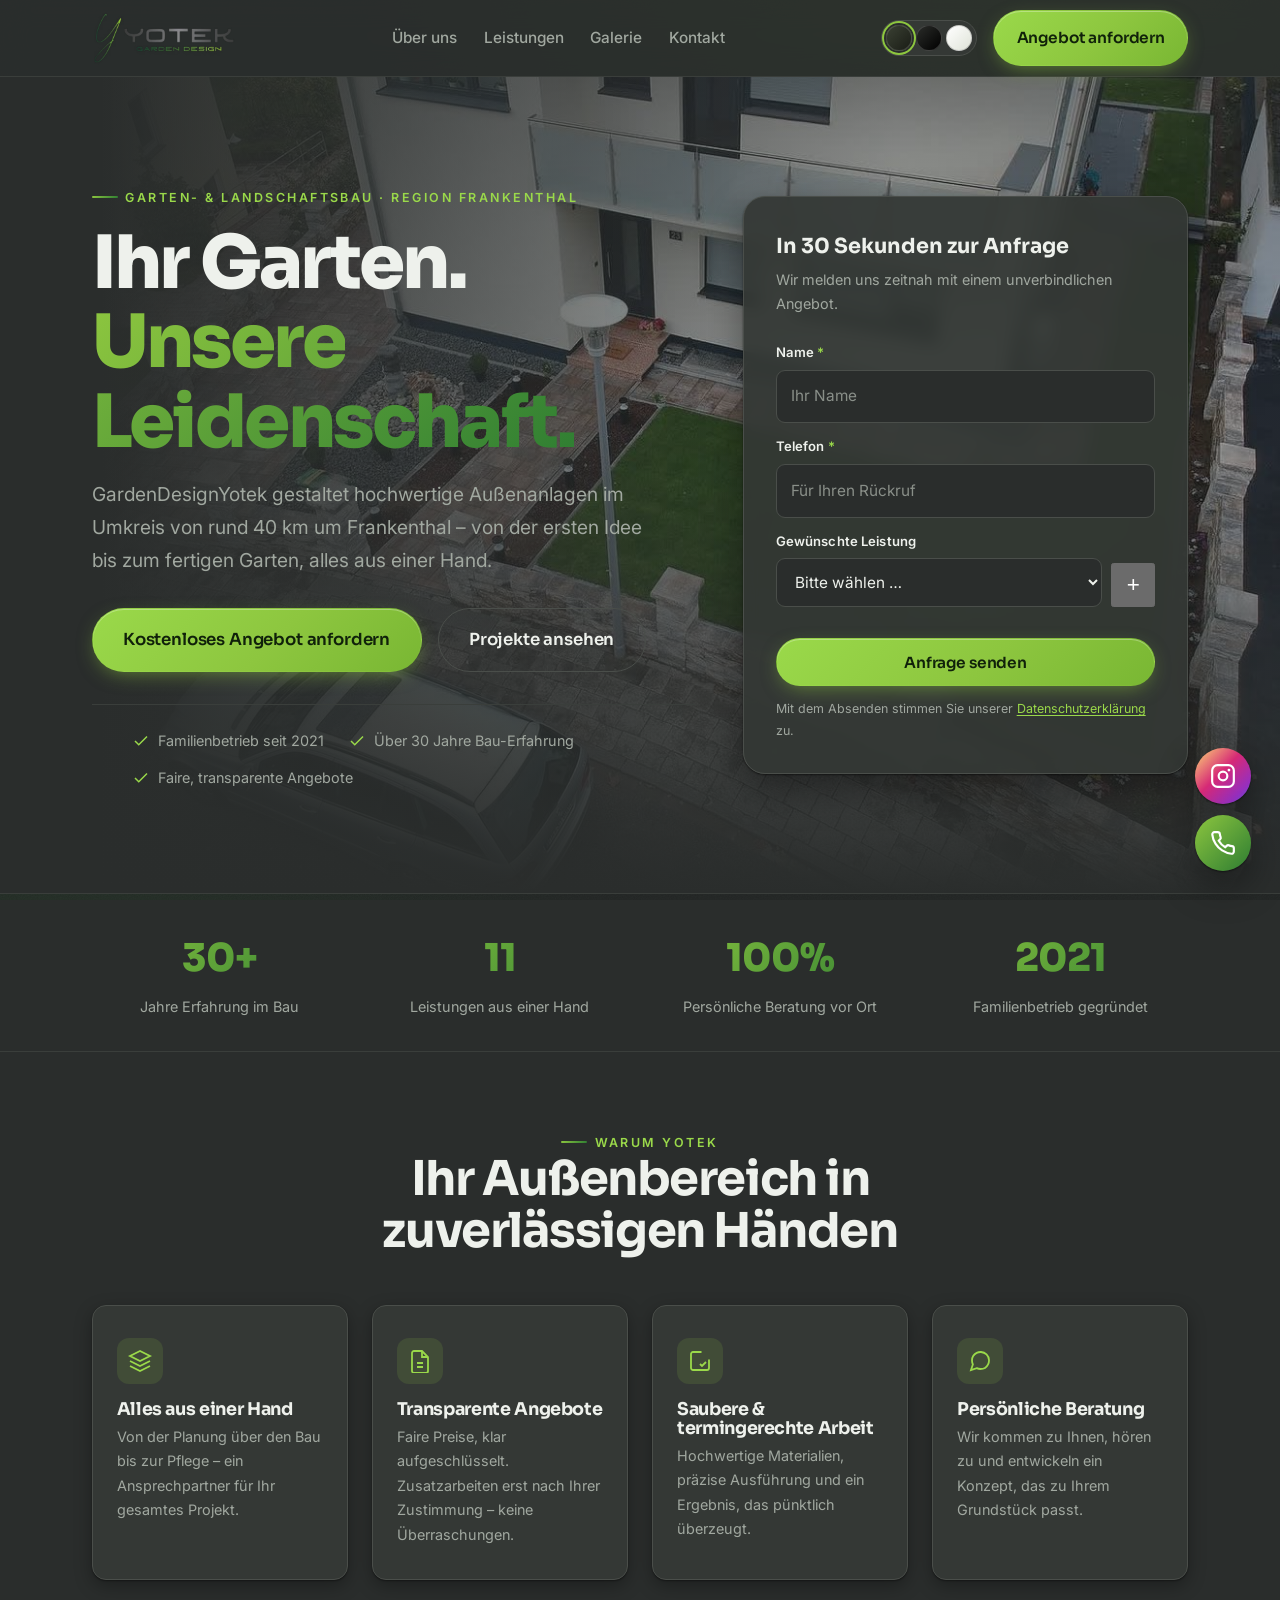
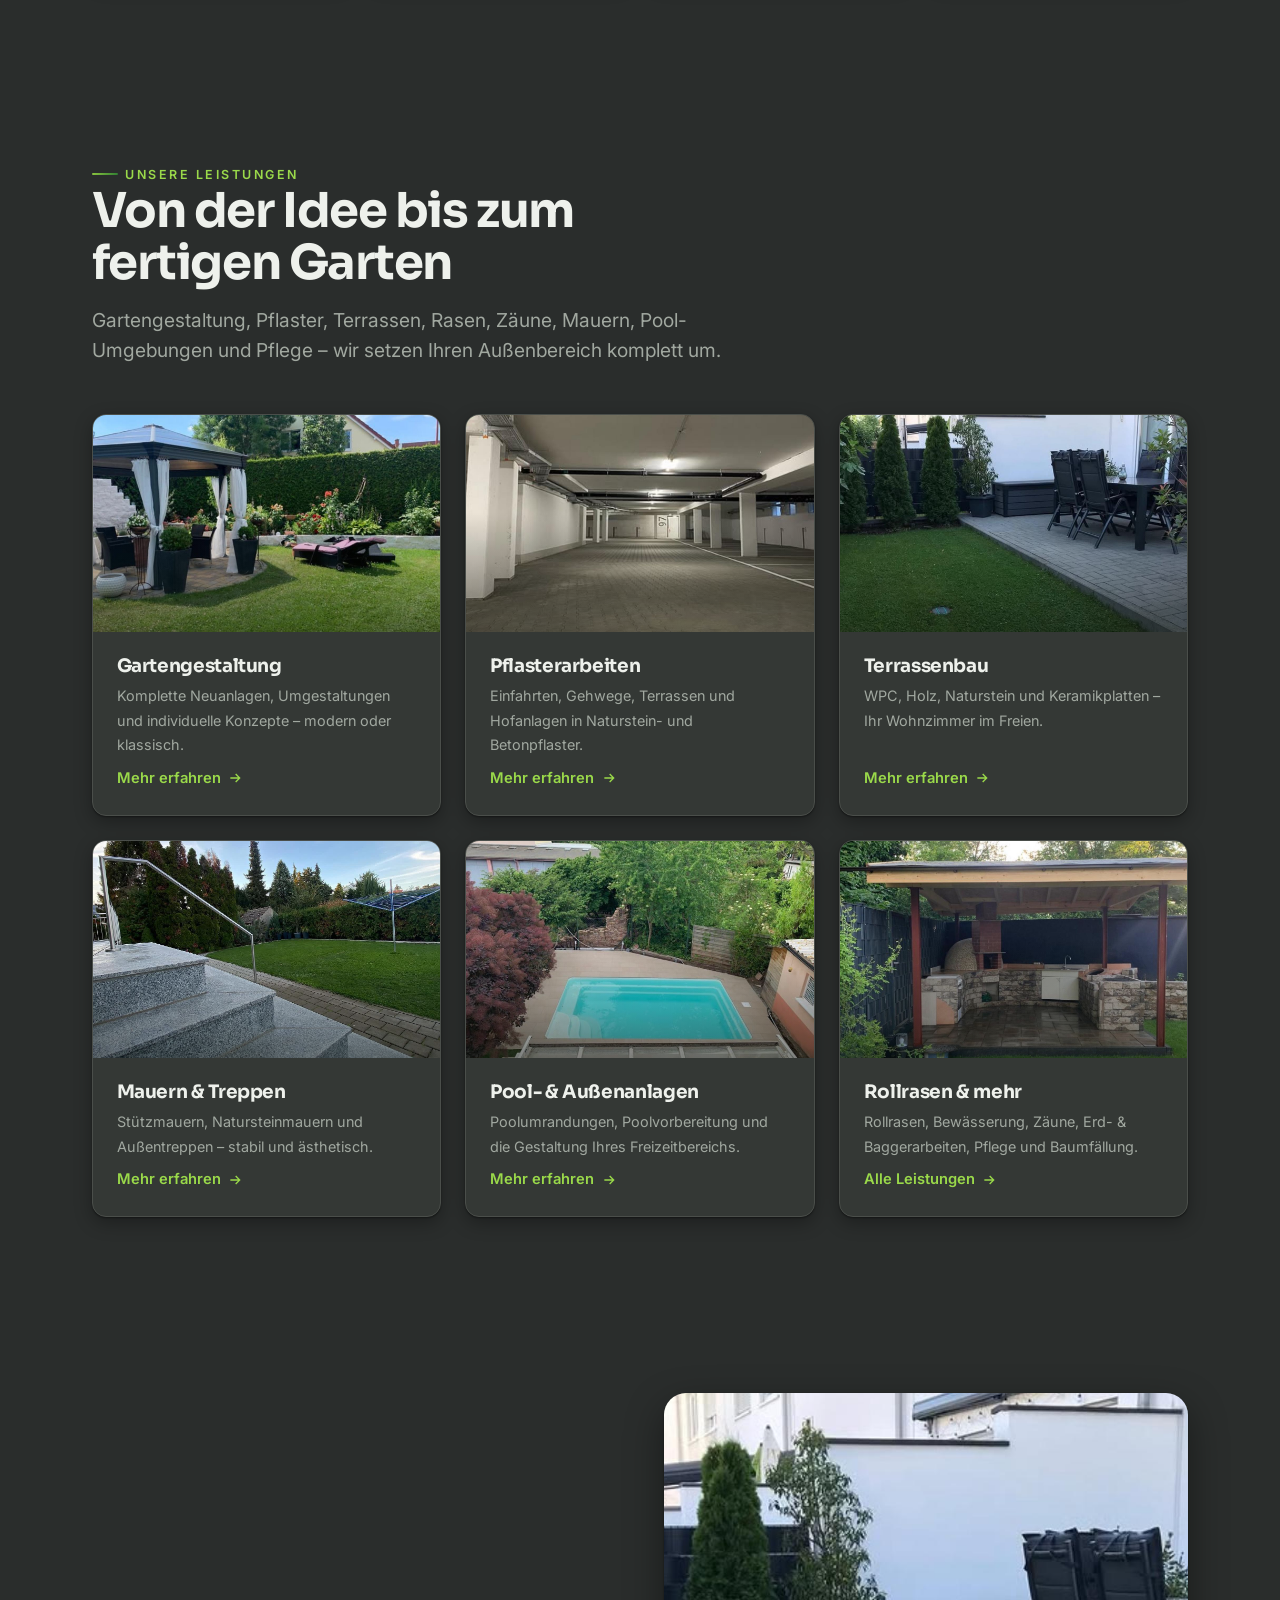
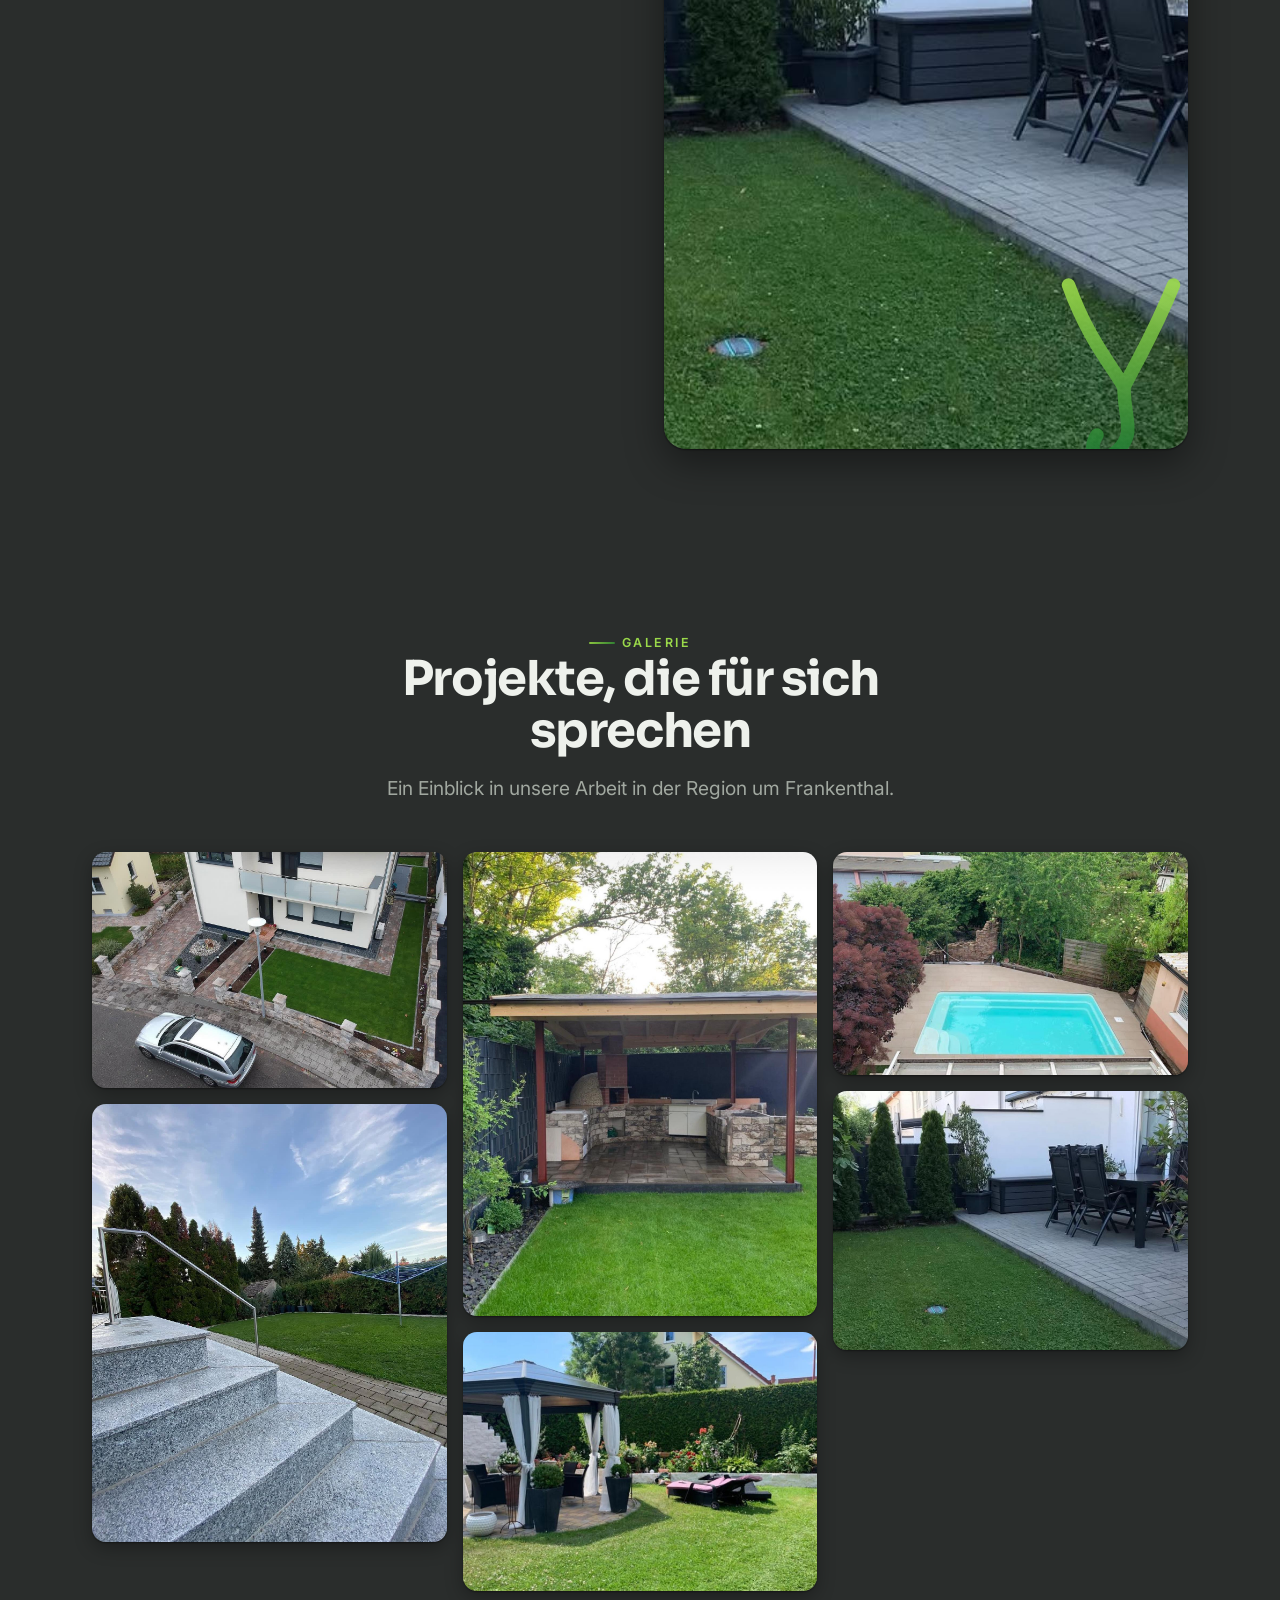
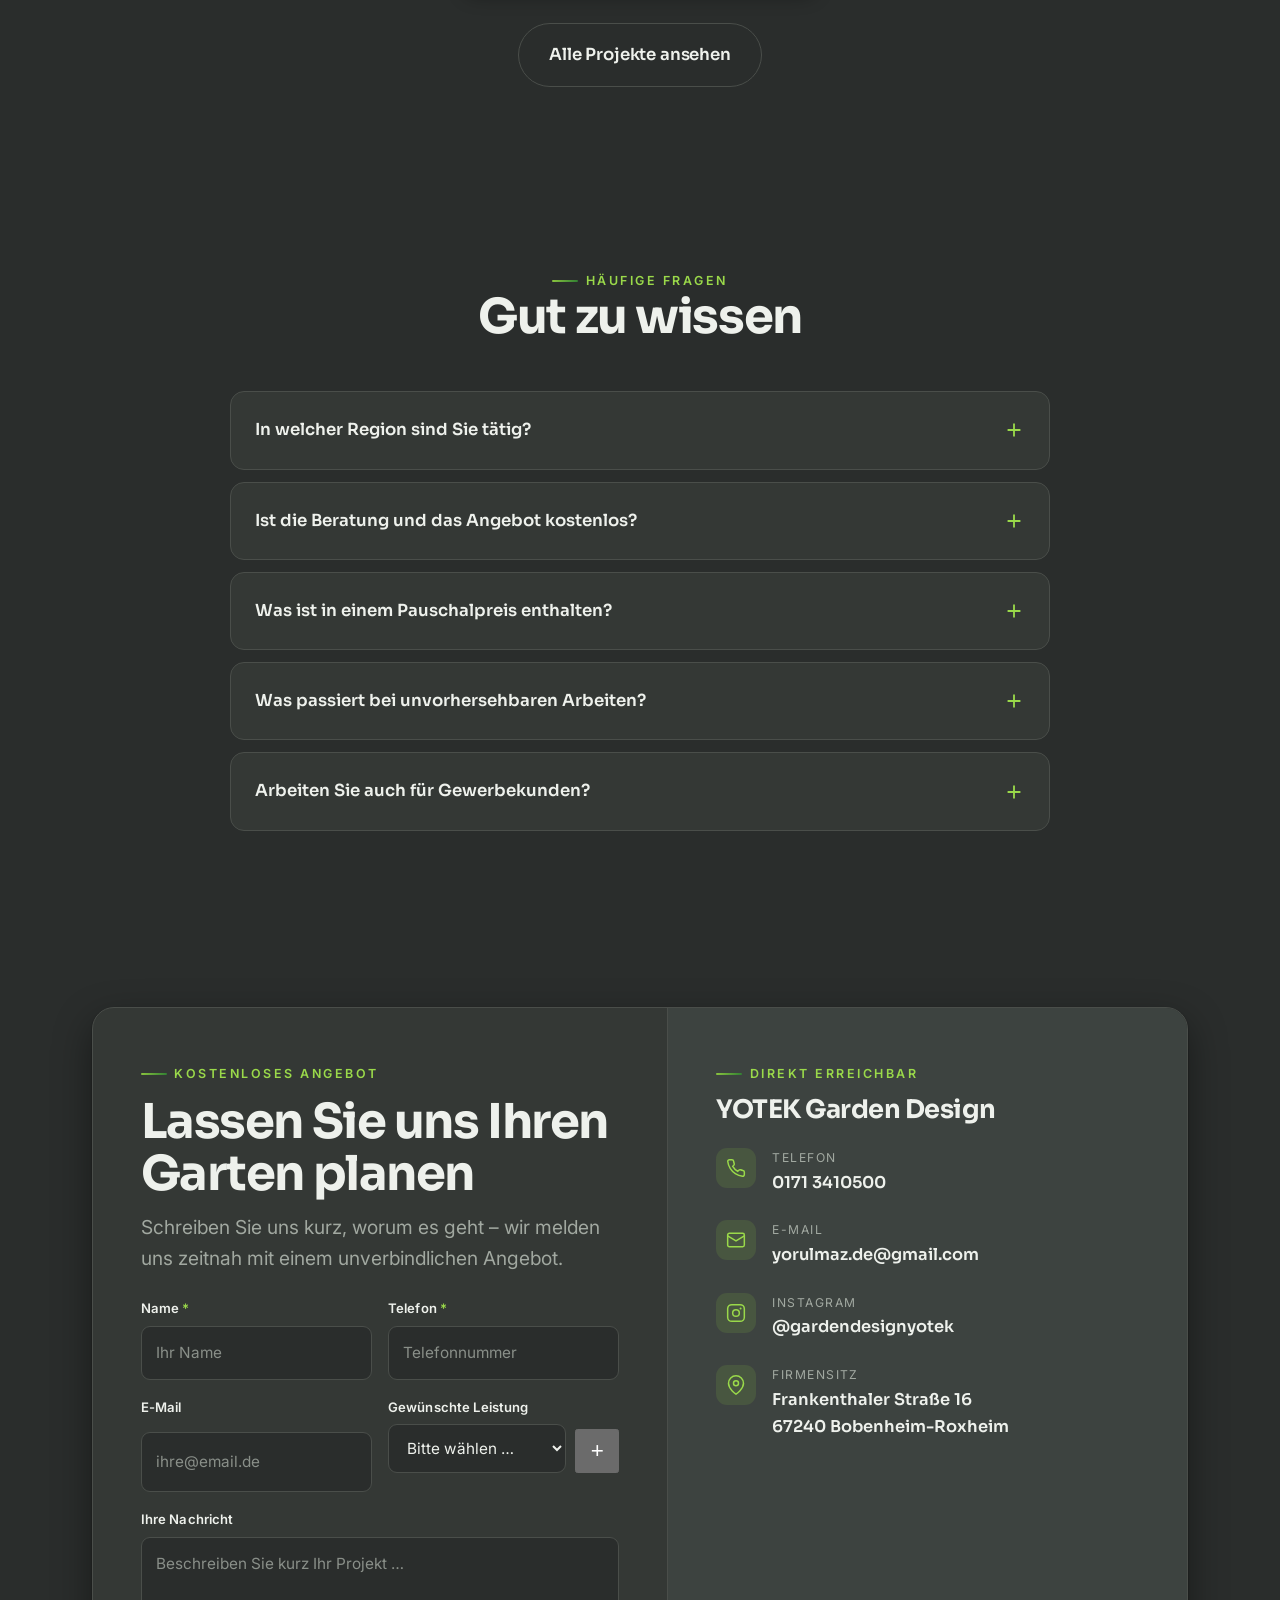
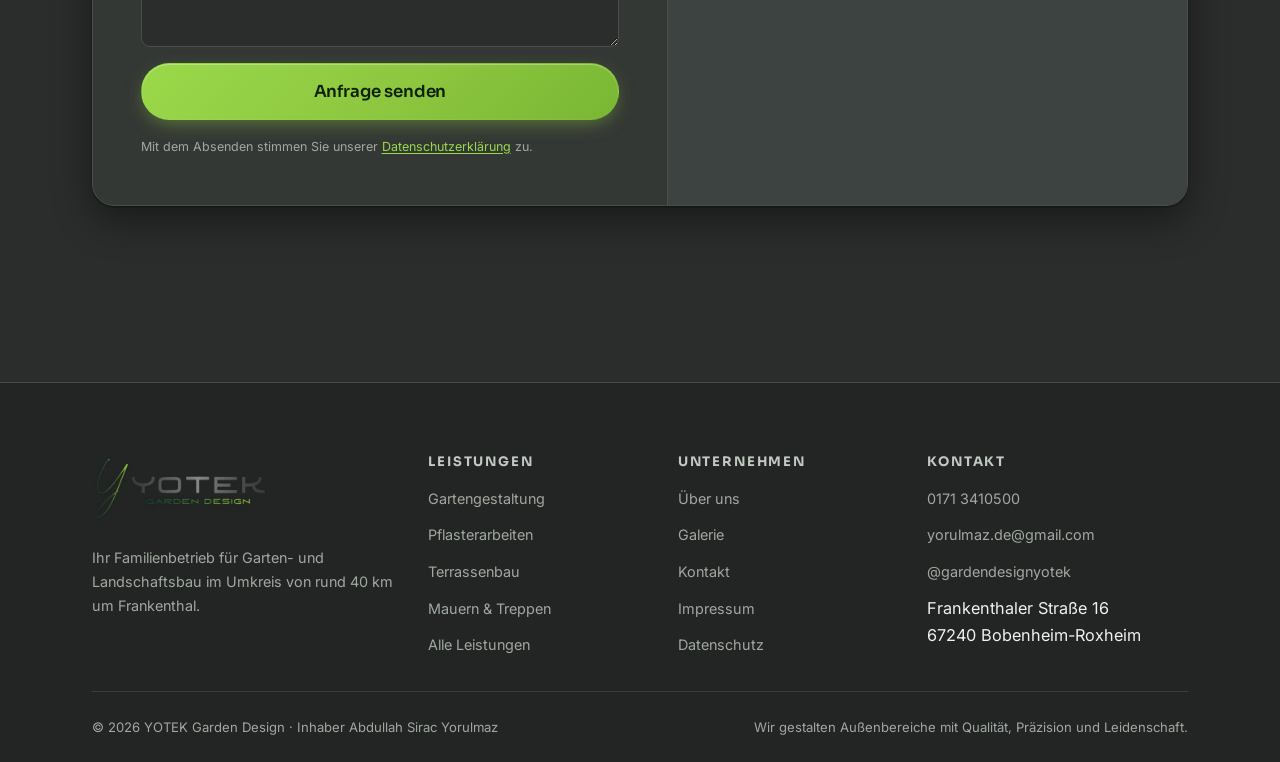
==== claude code/index.html @ 517d3ca8 "Upload YOTEK Website - all files" ====
<!doctype html>
<html lang="de" data-theme="anthrazit">
<head>
<meta charset="utf-8">
<meta name="viewport" content="width=device-width, initial-scale=1">
<title>Garten- &amp; Landschaftsbau Frankenthal, Ludwigshafen, Mannheim | YOTEK</title>
<meta name="description" content="YOTEK Garden Design – Garten- und Landschaftsbau in Frankenthal, Ludwigshafen, Mannheim, Speyer und der Region (40 km). Terrassenbau, Pflaster, Rollrasen, Pools. Kostenloses Angebot.">
<link rel="canonical" href="https://www.gardendesignyotek.de/">
<meta name="robots" content="index, follow">

<!-- Open Graph / Social -->
<meta property="og:type" content="website">
<meta property="og:locale" content="de_DE">
<meta property="og:site_name" content="YOTEK Garden Design">
<meta property="og:title" content="Garten- &amp; Landschaftsbau Frankenthal, Ludwigshafen, Mannheim – 40 km | YOTEK">
<meta property="og:description" content="Hochwertige Außenanlagen aus einer Hand: Gartengestaltung, Pflaster, Terrassen, Rollrasen, Zäune &amp; mehr. Familienbetrieb mit über 30 Jahren Bau-Erfahrung.">
<meta property="og:image" content="https://www.gardendesignyotek.de/assets/images/projekte/vorgarten-komplettanlage.jpg">
<meta property="og:url" content="https://www.gardendesignyotek.de/">

<link rel="icon" href="assets/logo/favicon.svg" type="image/svg+xml">
<link rel="preconnect" href="https://fonts.googleapis.com">
<link rel="preconnect" href="https://fonts.gstatic.com" crossorigin>
<link href="https://fonts.googleapis.com/css2?family=Sora:wght@400;600;700;800&family=Inter:wght@400;500;600&display=swap" rel="stylesheet">
<link rel="stylesheet" href="css/style.css">

<!-- Anti-Flash: Theme sofort setzen -->
<script>(function(){try{var t=localStorage.getItem('yotek-theme');document.documentElement.setAttribute('data-theme',['anthrazit','schwarz','weiss'].indexOf(t)>-1?t:'anthrazit');}catch(e){}})();</script>

<!-- SEO: LocalBusiness -->
<script type="application/ld+json">
{
  "@context": "https://schema.org",
  "@type": "LandscapingBusiness",
  "name": "YOTEK Garden Design (GardenDesignYotek)",
  "description": "Garten- und Landschaftsbau: Gartengestaltung, Pflasterarbeiten, Terrassen, Rollrasen, Bewässerung, Zäune, Mauern & Treppen, Pool- und Außenanlagen, Gartenpflege und Baumfällungen.",
  "founder": "Abdullah Sirac Yorulmaz",
  "foundingDate": "2021",
  "url": "https://www.gardendesignyotek.de/",
  "telephone": "+491713410500",
  "email": "yorulmaz.de@gmail.com",
  "image": "https://www.gardendesignyotek.de/assets/images/projekte/vorgarten-komplettanlage.jpg",
  "priceRange": "€€",
  "address": {
    "@type": "PostalAddress",
    "streetAddress": "Frankenthaler Straße 16",
    "postalCode": "67240",
    "addressLocality": "Bobenheim-Roxheim",
    "addressRegion": "Rheinland-Pfalz",
    "addressCountry": "DE"
  },
  "areaServed": [{"@type":"City","name":"Frankenthal"},{"@type":"City","name":"Ludwigshafen"},{"@type":"City","name":"Mannheim"},{"@type":"City","name":"Speyer"},{"@type":"City","name":"Worms"},{"@type":"City","name":"Heidelberg"},{"@type":"City","name":"Schifferstadt"},{"@type":"City","name":"Lambsheim"}],
  "sameAs": ["https://instagram.com/gardendesignyotek"]
}
</script>
<!-- SEO: FAQ -->
<script type="application/ld+json">
{
  "@context": "https://schema.org",
  "@type": "FAQPage",
  "mainEntity": [
    {"@type":"Question","name":"In welcher Region sind Sie tätig?","acceptedAnswer":{"@type":"Answer","text":"Wir arbeiten im Umkreis von rund 40 Kilometern um Frankenthal. Das umfasst Frankenthal, Ludwigshafen, Mannheim, Speyer, Worms, Heidelberg und weitere Gemeinden wie Schifferstadt und Lambsheim. Gerne kommen wir für eine Beratung zu Ihnen vor Ort."}},
    {"@type":"Question","name":"Ist die Beratung und das Angebot kostenlos?","acceptedAnswer":{"@type":"Answer","text":"Ja. Wir beraten Sie persönlich vor Ort und erstellen Ihnen ein unverbindliches, transparentes Angebot."}},
    {"@type":"Question","name":"Was ist in einem Pauschalpreis enthalten?","acceptedAnswer":{"@type":"Answer","text":"Alle aufgeführten Pauschalpreise beinhalten Material, Arbeitsleistung, Maschinen, Transport sowie die fachgerechte Ausführung der vereinbarten Arbeiten, sofern nicht anders angegeben."}},
    {"@type":"Question","name":"Was passiert bei unvorhersehbaren Arbeiten?","acceptedAnswer":{"@type":"Answer","text":"Sollten während der Ausführung nicht erkennbare oder unvorhersehbare Gegebenheiten auftreten, besprechen wir notwendige Zusatzarbeiten vorab mit Ihnen und führen sie erst nach Ihrer Zustimmung durch."}},
    {"@type":"Question","name":"Arbeiten Sie auch für Gewerbekunden?","acceptedAnswer":{"@type":"Answer","text":"Ja. Wir betreuen Privatkunden ebenso wie Wohnanlagen, Hausverwaltungen, Unternehmen und Gewerbeflächen."}}
  ]
}
</script>
</head>
<body>

<!-- ============ LOADING SCREEN ============ -->
<div id="loading-screen" style="position:fixed;inset:0;z-index:9999;background:#1a1c1b;display:flex;flex-direction:column;align-items:center;justify-content:center;opacity:1;transition:opacity .5s ease .6s,visibility 0s linear 1.1s;visibility:visible">
  <img class="brand__logo brand__logo--dark" src="assets/logo/logo-dark.png" alt="YOTEK Garden Design" width="168" height="63" style="margin-bottom:2.2rem;height:auto;width:168px">
  <div style="width:200px;height:4px;background:rgba(157,217,63,.2);border-radius:2px;overflow:hidden;margin-bottom:1.2rem">
    <div id="loading-bar" style="height:100%;background:linear-gradient(90deg,#9ad94a,#8dc63f);width:0%;transition:width .2s ease;border-radius:2px"></div>
  </div>
  <div id="loading-percent" style="font-size:0.9rem;color:#9aa292;font-family:Inter,system-ui,sans-serif;font-weight:500;letter-spacing:.05em">0%</div>
</div>
<script>
(function(){
  var screen=document.getElementById('loading-screen'),bar=document.getElementById('loading-bar'),pct=document.getElementById('loading-percent');
  var p=0,target=100,interval=setInterval(function(){
    p+=Math.random()*40;if(p>target-10)p=target-10;
    bar.style.width=p+'%';pct.textContent=Math.round(p)+'%';
  },100);
  window.addEventListener('load',function(){
    clearInterval(interval);p=100;bar.style.width='100%';pct.textContent='100%';
    setTimeout(function(){screen.style.opacity='0';screen.style.visibility='hidden';},500);
  });
})();
</script>

<!-- SVG-Defs: Marken-Y (für dekorativen Y-Strich) -->
<svg width="0" height="0" style="position:absolute" aria-hidden="true" focusable="false">
  <defs>
    <linearGradient id="yotek-grad" x1="0" y1="0" x2="0" y2="1">
      <stop offset="0" stop-color="#9ad94a"/><stop offset="1" stop-color="#1f7a34"/>
    </linearGradient>
    <symbol id="logo-y" viewBox="0 0 120 150">
      <path fill="none" stroke="url(#yotek-grad)" stroke-width="9" stroke-linecap="round" stroke-linejoin="round"
            d="M27,22 C40,58 56,76 64,90 M97,22 C84,54 74,70 64,90 C64,112 72,120 60,132 C49,143 38,134 46,122"/>
    </symbol>
  </defs>
</svg>

<!-- ============ HEADER ============ -->
<header class="header">
  <div class="wrap header__row">
    <a class="brand" href="index.html" aria-label="YOTEK Garden Design – Startseite">
      <img class="brand__logo brand__logo--dark" src="assets/logo/logo-dark.png" alt="YOTEK Garden Design" width="865" height="324">
      <img class="brand__logo brand__logo--light" src="assets/logo/logo-light.png" alt="YOTEK Garden Design" width="776" height="293">
    </a>
    <nav class="nav" aria-label="Hauptmenü">
      <a class="nav__link" href="ueber-uns.html">Über uns</a>
      <a class="nav__link" href="leistungen.html">Leistungen</a>
      <a class="nav__link" href="galerie.html">Galerie</a>
      <a class="nav__link" href="#kontakt">Kontakt</a>
    </nav>
    <div class="header__actions">
      <div class="themes" role="group" aria-label="Farbschema wählen">
        <button class="theme-btn" data-set="anthrazit" aria-pressed="true" title="Anthrazit" aria-label="Anthrazit-Design"></button>
        <button class="theme-btn" data-set="schwarz" aria-pressed="false" title="Schwarz" aria-label="Schwarzes Design"></button>
        <button class="theme-btn" data-set="weiss" aria-pressed="false" title="Weiß" aria-label="Weißes Design"></button>
      </div>
      <a class="btn btn--primary btn--header" href="#kontakt">Angebot anfordern</a>
      <button class="nav-toggle" aria-label="Menü öffnen" aria-expanded="false">
        <svg viewBox="0 0 24 24" fill="none" stroke="currentColor" stroke-width="2" stroke-linecap="round"><path d="M4 6h16M4 12h16M4 18h16"/></svg>
      </button>
    </div>
  </div>
</header>

<main>
<!-- ============ HERO ============ -->
<section class="hero">
  <div class="hero__bg">
    <img src="assets/images/projekte/vorgarten-komplettanlage.jpg" alt="Neu angelegter Vorgarten mit Pflasterung, Natursteinmauern und frischem Rollrasen von YOTEK Garden Design" fetchpriority="high">
  </div>
  <div class="wrap hero__grid">
    <div class="hero__copy">
      <span class="eyebrow">Garten- &amp; Landschaftsbau · Region Frankenthal</span>
      <h1>Ihr Garten.<br><span class="accent">Unsere Leidenschaft.</span></h1>
      <p class="hero__sub">GardenDesignYotek gestaltet hochwertige Außenanlagen im Umkreis von rund 40&nbsp;km um Frankenthal – von der ersten Idee bis zum fertigen Garten, alles aus einer Hand.</p>
      <div class="hero__cta">
        <a class="btn btn--primary btn--lg" href="#kontakt">Kostenloses Angebot anfordern</a>
        <a class="btn btn--ghost btn--lg" href="galerie.html">Projekte ansehen</a>
      </div>
      <ul class="trust-chips">
        <li><svg viewBox="0 0 24 24" fill="none" stroke="currentColor" stroke-width="2"><path d="M20 6 9 17l-5-5"/></svg> Familienbetrieb seit 2021</li>
        <li><svg viewBox="0 0 24 24" fill="none" stroke="currentColor" stroke-width="2"><path d="M20 6 9 17l-5-5"/></svg> Über 30 Jahre Bau-Erfahrung</li>
        <li><svg viewBox="0 0 24 24" fill="none" stroke="currentColor" stroke-width="2"><path d="M20 6 9 17l-5-5"/></svg> Faire, transparente Angebote</li>
      </ul>
    </div>

    <aside class="quote-card">
      <p class="quote-card__title">In 30 Sekunden zur Anfrage</p>
      <p class="quote-card__note">Wir melden uns zeitnah mit einem unverbindlichen Angebot.</p>
      <form class="form form--compact" data-yotek-form>
        <div class="honeypot" aria-hidden="true"><label>Bitte freilassen<input type="text" name="_gotcha" tabindex="-1" autocomplete="off"></label></div>
        <div class="field">
          <label for="h-name">Name <span class="req">*</span></label>
          <input class="input" id="h-name" name="name" type="text" required placeholder="Ihr Name">
        </div>
        <div class="field">
          <label for="h-tel">Telefon <span class="req">*</span></label>
          <input class="input" id="h-tel" name="telefon" type="tel" required placeholder="Für Ihren Rückruf">
        </div>
        <div class="field">
          <label for="h-leistung">Gewünschte Leistung</label>
          <div style="display:grid;grid-template-columns:1fr auto;gap:.6rem;align-items:flex-end">
            <select class="select" id="h-leistung" name="leistung">
              <option value="">Bitte wählen …</option>
              <option>Gartengestaltung</option>
              <option>Pflasterarbeiten</option>
              <option>Terrassenbau</option>
              <option>Rollrasen &amp; Rasenbau</option>
              <option>Zaunbau</option>
              <option>Mauern &amp; Treppen</option>
              <option>Pool- &amp; Außenanlagen</option>
              <option>Gartenpflege</option>
              <option>Sonstiges</option>
            </select>
            <button type="button" class="btn-add-service" data-form="hero" aria-label="Leistung hinzufügen" title="Noch eine Leistung hinzufügen" style="width:44px;height:44px;padding:0;display:grid;place-items:center;font-size:1.4rem;font-weight:300">+</button>
          </div>
          <div class="services-list" data-form="hero" style="margin-top:.8rem;display:grid;gap:.4rem"></div>
        </div>
        <div class="form-status" role="status" aria-live="polite"></div>
        <button class="btn btn--primary btn--block" type="submit">Anfrage senden</button>
        <p class="form__note">Mit dem Absenden stimmen Sie unserer <a href="datenschutz.html">Datenschutzerklärung</a> zu.</p>
      </form>
    </aside>
  </div>
</section>

<!-- ============ TRUST STRIP ============ -->
<section class="trust-strip">
  <div class="wrap trust-strip__row">
    <div class="stat reveal"><div class="stat__num">30+</div><div class="stat__label">Jahre Erfahrung im Bau</div></div>
    <div class="stat reveal"><div class="stat__num">11</div><div class="stat__label">Leistungen aus einer Hand</div></div>
    <div class="stat reveal"><div class="stat__num">100%</div><div class="stat__label">Persönliche Beratung vor Ort</div></div>
    <div class="stat reveal"><div class="stat__num">2021</div><div class="stat__label">Familienbetrieb gegründet</div></div>
  </div>
</section>

<!-- ============ BENEFITS ============ -->
<section class="section section--tight">
  <div class="wrap">
    <div class="section__head section__head--center">
      <span class="eyebrow">Warum YOTEK</span>
      <h2>Ihr Außenbereich in zuverlässigen Händen</h2>
    </div>
    <div class="benefits">
      <div class="benefit card reveal">
        <div class="benefit__icon"><svg viewBox="0 0 24 24" fill="none" stroke="currentColor" stroke-width="1.8"><path d="M12 2 2 7l10 5 10-5-10-5Z"/><path d="m2 17 10 5 10-5M2 12l10 5 10-5"/></svg></div>
        <h3>Alles aus einer Hand</h3>
        <p>Von der Planung über den Bau bis zur Pflege – ein Ansprechpartner für Ihr gesamtes Projekt.</p>
      </div>
      <div class="benefit card reveal">
        <div class="benefit__icon"><svg viewBox="0 0 24 24" fill="none" stroke="currentColor" stroke-width="1.8"><path d="M14 2v6h6"/><path d="M4 22V4a2 2 0 0 1 2-2h8l6 6v14a2 2 0 0 1-2 2H6a2 2 0 0 1-2-2Z"/><path d="M9 14h6M9 18h6"/></svg></div>
        <h3>Transparente Angebote</h3>
        <p>Faire Preise, klar aufgeschlüsselt. Zusatzarbeiten erst nach Ihrer Zustimmung – keine Überraschungen.</p>
      </div>
      <div class="benefit card reveal">
        <div class="benefit__icon"><svg viewBox="0 0 24 24" fill="none" stroke="currentColor" stroke-width="1.8"><path d="m12 15 2 2 4-4"/><path d="M21 10.5V19a2 2 0 0 1-2 2H5a2 2 0 0 1-2-2V5a2 2 0 0 1 2-2h8.5"/></svg></div>
        <h3>Saubere &amp; termingerechte Arbeit</h3>
        <p>Hochwertige Materialien, präzise Ausführung und ein Ergebnis, das pünktlich überzeugt.</p>
      </div>
      <div class="benefit card reveal">
        <div class="benefit__icon"><svg viewBox="0 0 24 24" fill="none" stroke="currentColor" stroke-width="1.8"><path d="M21 11.5a8.38 8.38 0 0 1-.9 3.8 8.5 8.5 0 0 1-7.6 4.7 8.38 8.38 0 0 1-3.8-.9L3 21l1.9-5.7a8.38 8.38 0 0 1-.9-3.8 8.5 8.5 0 0 1 4.7-7.6 8.38 8.38 0 0 1 3.8-.9h.5a8.48 8.48 0 0 1 8 8v.5Z"/></svg></div>
        <h3>Persönliche Beratung</h3>
        <p>Wir kommen zu Ihnen, hören zu und entwickeln ein Konzept, das zu Ihrem Grundstück passt.</p>
      </div>
    </div>
  </div>
</section>

<!-- ============ LEISTUNGEN ÜBERSICHT ============ -->
<section class="section" id="leistungen">
  <div class="wrap">
    <div class="section__head">
      <span class="eyebrow">Unsere Leistungen</span>
      <h2>Von der Idee bis zum fertigen Garten</h2>
      <p class="lead">Gartengestaltung, Pflaster, Terrassen, Rasen, Zäune, Mauern, Pool-Umgebungen und Pflege – wir setzen Ihren Außenbereich komplett um.</p>
    </div>
    <div class="services">
      <article class="service card reveal">
        <div class="service__media"><img src="assets/images/projekte/gartenpavillon-bepflanzung.jpg" alt="Gestalteter Garten mit Pavillon, Bepflanzung und gepflegtem Rasen" loading="lazy"></div>
        <div class="service__body">
          <h3>Gartengestaltung</h3>
          <p>Komplette Neuanlagen, Umgestaltungen und individuelle Konzepte – modern oder klassisch.</p>
          <a class="service__link" href="leistungen.html#gartengestaltung">Mehr erfahren <svg viewBox="0 0 24 24" fill="none" stroke="currentColor" stroke-width="2"><path d="M5 12h14M13 6l6 6-6 6"/></svg></a>
        </div>
      </article>
      <article class="service card reveal">
        <div class="service__media"><img src="assets/images/projekte/pflasterarbeiten-grossflaeche.jpg" alt="Großflächige, präzise verlegte Pflasterfläche" loading="lazy"></div>
        <div class="service__body">
          <h3>Pflasterarbeiten</h3>
          <p>Einfahrten, Gehwege, Terrassen und Hofanlagen in Naturstein- und Betonpflaster.</p>
          <a class="service__link" href="leistungen.html#pflasterarbeiten">Mehr erfahren <svg viewBox="0 0 24 24" fill="none" stroke="currentColor" stroke-width="2"><path d="M5 12h14M13 6l6 6-6 6"/></svg></a>
        </div>
      </article>
      <article class="service card reveal">
        <div class="service__media"><img src="assets/images/projekte/terrasse-pflaster-rasen.jpg" alt="Angelegte Terrasse mit Pflasterung, Rollrasen und Sichtschutz" loading="lazy"></div>
        <div class="service__body">
          <h3>Terrassenbau</h3>
          <p>WPC, Holz, Naturstein und Keramikplatten – Ihr Wohnzimmer im Freien.</p>
          <a class="service__link" href="leistungen.html#terrassenbau">Mehr erfahren <svg viewBox="0 0 24 24" fill="none" stroke="currentColor" stroke-width="2"><path d="M5 12h14M13 6l6 6-6 6"/></svg></a>
        </div>
      </article>
      <article class="service card reveal">
        <div class="service__media"><img src="assets/images/projekte/granittreppe-edelstahlgelaender.jpg" alt="Granit-Außentreppe mit Edelstahlgeländer und angrenzendem Rasen" loading="lazy"></div>
        <div class="service__body">
          <h3>Mauern &amp; Treppen</h3>
          <p>Stützmauern, Natursteinmauern und Außentreppen – stabil und ästhetisch.</p>
          <a class="service__link" href="leistungen.html#mauern-treppen">Mehr erfahren <svg viewBox="0 0 24 24" fill="none" stroke="currentColor" stroke-width="2"><path d="M5 12h14M13 6l6 6-6 6"/></svg></a>
        </div>
      </article>
      <article class="service card reveal">
        <div class="service__media"><img src="assets/images/projekte/pool-plattenumrandung.jpg" alt="Pool mit fachgerecht verlegter Plattenumrandung" loading="lazy"></div>
        <div class="service__body">
          <h3>Pool- &amp; Außenanlagen</h3>
          <p>Poolumrandungen, Poolvorbereitung und die Gestaltung Ihres Freizeitbereichs.</p>
          <a class="service__link" href="leistungen.html#pool-aussenanlagen">Mehr erfahren <svg viewBox="0 0 24 24" fill="none" stroke="currentColor" stroke-width="2"><path d="M5 12h14M13 6l6 6-6 6"/></svg></a>
        </div>
      </article>
      <article class="service card reveal">
        <div class="service__media"><img src="assets/images/projekte/outdoor-kueche-naturstein.jpg" alt="Überdachte Outdoor-Küche aus Naturstein mit Pizzaofen im Garten" loading="lazy"></div>
        <div class="service__body">
          <h3>Rollrasen &amp; mehr</h3>
          <p>Rollrasen, Bewässerung, Zäune, Erd- &amp; Baggerarbeiten, Pflege und Baumfällung.</p>
          <a class="service__link" href="leistungen.html">Alle Leistungen <svg viewBox="0 0 24 24" fill="none" stroke="currentColor" stroke-width="2"><path d="M5 12h14M13 6l6 6-6 6"/></svg></a>
        </div>
      </article>
    </div>
  </div>
</section>

<!-- ============ WHY US / WERTE ============ -->
<section class="section section--tight">
  <div class="wrap split">
    <div class="reveal">
      <span class="eyebrow">Worauf Sie sich verlassen können</span>
      <h2>Qualität, Präzision und Leidenschaft</h2>
      <p class="lead">Als Familienunternehmen stehen wir mit unserem Namen für jedes Projekt – ehrlich, sauber und auf den Punkt.</p>
      <ul class="values">
        <li><span class="check"><svg viewBox="0 0 24 24" fill="none" stroke="currentColor" stroke-width="2.2"><path d="M20 6 9 17l-5-5"/></svg></span><div><strong>Zuverlässigkeit &amp; saubere Arbeit</strong><span>Wir halten, was wir versprechen – und hinterlassen eine gepflegte Baustelle.</span></div></li>
        <li><span class="check"><svg viewBox="0 0 24 24" fill="none" stroke="currentColor" stroke-width="2.2"><path d="M20 6 9 17l-5-5"/></svg></span><div><strong>Faire Preise &amp; transparente Angebote</strong><span>Klar kalkuliert, ohne versteckte Kosten.</span></div></li>
        <li><span class="check"><svg viewBox="0 0 24 24" fill="none" stroke="currentColor" stroke-width="2.2"><path d="M20 6 9 17l-5-5"/></svg></span><div><strong>Hochwertige Materialien</strong><span>Langlebige Werkstoffe für ein Ergebnis, das Jahre überdauert.</span></div></li>
        <li><span class="check"><svg viewBox="0 0 24 24" fill="none" stroke="currentColor" stroke-width="2.2"><path d="M20 6 9 17l-5-5"/></svg></span><div><strong>Termingerechte Ausführung</strong><span>Verlässliche Zeitpläne – Ihr Garten ist fertig, wenn er es sein soll.</span></div></li>
      </ul>
      <div class="hero__cta"><a class="btn btn--primary" href="ueber-uns.html">Mehr über uns</a></div>
    </div>
    <div class="split__media reveal">
      <img src="assets/images/projekte/terrasse-pflaster-rasen.jpg" alt="Gepflegte Terrasse mit Pflaster, Rasen und Sichtschutz – Referenzprojekt von YOTEK Garden Design" loading="lazy">
      <svg class="y-stroke" viewBox="0 0 120 150" aria-hidden="true"><use href="#logo-y"/></svg>
    </div>
  </div>
</section>

<!-- ============ GALERIE TEASER ============ -->
<section class="section" id="galerie">
  <div class="wrap">
    <div class="section__head section__head--center">
      <span class="eyebrow">Galerie</span>
      <h2>Projekte, die für sich sprechen</h2>
      <p class="lead">Ein Einblick in unsere Arbeit in der Region um Frankenthal.</p>
    </div>
    <div class="masonry">
      <figure class="tile"><img src="assets/images/projekte/vorgarten-komplettanlage.jpg" alt="Vorgarten-Komplettanlage mit Pflaster, Mauern und Rasen" loading="lazy"><figcaption class="tile__cap">Vorgarten-Komplettanlage</figcaption></figure>
      <figure class="tile"><img src="assets/images/projekte/granittreppe-edelstahlgelaender.jpg" alt="Granittreppe mit Edelstahlgeländer" loading="lazy"><figcaption class="tile__cap">Granittreppe &amp; Edelstahlgeländer</figcaption></figure>
      <figure class="tile"><img src="assets/images/projekte/outdoor-kueche-naturstein.jpg" alt="Outdoor-Küche aus Naturstein mit Pizzaofen" loading="lazy"><figcaption class="tile__cap">Outdoor-Küche aus Naturstein</figcaption></figure>
      <figure class="tile"><img src="assets/images/projekte/gartenpavillon-bepflanzung.jpg" alt="Gartenpavillon mit Bepflanzung" loading="lazy"><figcaption class="tile__cap">Gartenpavillon &amp; Bepflanzung</figcaption></figure>
      <figure class="tile"><img src="assets/images/projekte/pool-plattenumrandung.jpg" alt="Pool mit Plattenumrandung" loading="lazy"><figcaption class="tile__cap">Pool mit Plattenumrandung</figcaption></figure>
      <figure class="tile"><img src="assets/images/projekte/terrasse-pflaster-rasen.jpg" alt="Terrasse mit Pflaster und Rollrasen" loading="lazy"><figcaption class="tile__cap">Terrasse, Pflaster &amp; Rollrasen</figcaption></figure>
    </div>
    <div class="section__head--center" style="margin-top:var(--sp-5)"><a class="btn btn--ghost btn--lg" href="galerie.html">Alle Projekte ansehen</a></div>
  </div>
</section>

<!-- ============ FAQ ============ -->
<section class="section section--tight" id="faq">
  <div class="wrap">
    <div class="section__head section__head--center">
      <span class="eyebrow">Häufige Fragen</span>
      <h2>Gut zu wissen</h2>
    </div>
    <div class="faq">
      <details class="faq__item">
        <summary class="faq__q">In welcher Region sind Sie tätig? <svg class="ic" viewBox="0 0 24 24" fill="none" stroke="currentColor" stroke-width="2"><path d="M12 5v14M5 12h14"/></svg></summary>
        <div class="faq__a">Wir arbeiten im Umkreis von rund 40&nbsp;Kilometern um Frankenthal – also in Frankenthal selbst, Ludwigshafen, Mannheim, Speyer, Worms, Heidelberg und weiteren Umlandgemeinden wie Schifferstadt und Lambsheim. Gerne kommen wir für eine persönliche Beratung zu Ihnen vor Ort.</div>
      </details>
      <details class="faq__item">
        <summary class="faq__q">Ist die Beratung und das Angebot kostenlos? <svg class="ic" viewBox="0 0 24 24" fill="none" stroke="currentColor" stroke-width="2"><path d="M12 5v14M5 12h14"/></svg></summary>
        <div class="faq__a">Ja. Wir beraten Sie persönlich vor Ort und erstellen Ihnen ein unverbindliches, transparentes Angebot.</div>
      </details>
      <details class="faq__item">
        <summary class="faq__q">Was ist in einem Pauschalpreis enthalten? <svg class="ic" viewBox="0 0 24 24" fill="none" stroke="currentColor" stroke-width="2"><path d="M12 5v14M5 12h14"/></svg></summary>
        <div class="faq__a">Alle aufgeführten Pauschalpreise beinhalten Material, Arbeitsleistung, Maschinen, Transport sowie die fachgerechte Ausführung der vereinbarten Arbeiten, sofern nicht anders angegeben.</div>
      </details>
      <details class="faq__item">
        <summary class="faq__q">Was passiert bei unvorhersehbaren Arbeiten? <svg class="ic" viewBox="0 0 24 24" fill="none" stroke="currentColor" stroke-width="2"><path d="M12 5v14M5 12h14"/></svg></summary>
        <div class="faq__a">Sollten während der Ausführung nicht erkennbare oder unvorhersehbare Gegebenheiten auftreten, besprechen wir notwendige Zusatzarbeiten vorab mit Ihnen und führen sie erst nach Ihrer Zustimmung durch.</div>
      </details>
      <details class="faq__item">
        <summary class="faq__q">Arbeiten Sie auch für Gewerbekunden? <svg class="ic" viewBox="0 0 24 24" fill="none" stroke="currentColor" stroke-width="2"><path d="M12 5v14M5 12h14"/></svg></summary>
        <div class="faq__a">Ja. Wir betreuen Privatkunden ebenso wie Wohnanlagen, Hausverwaltungen, Unternehmen und Gewerbeflächen.</div>
      </details>
    </div>
  </div>
</section>

<!-- ============ KONTAKT / CTA ============ -->
<section class="section" id="kontakt">
  <div class="wrap">
    <div class="cta-band">
      <div class="contact-grid">
        <div class="contact-grid__form">
          <span class="eyebrow">Kostenloses Angebot</span>
          <h2 style="margin:var(--sp-2) 0 var(--sp-2)">Lassen Sie uns Ihren Garten planen</h2>
          <p class="lead" style="margin-bottom:var(--sp-4)">Schreiben Sie uns kurz, worum es geht – wir melden uns zeitnah mit einem unverbindlichen Angebot.</p>
          <form class="form" data-yotek-form>
            <div class="honeypot" aria-hidden="true"><label>Bitte freilassen<input type="text" name="_gotcha" tabindex="-1" autocomplete="off"></label></div>
            <div class="field--row">
              <div class="field"><label for="k-name">Name <span class="req">*</span></label><input class="input" id="k-name" name="name" type="text" required placeholder="Ihr Name"></div>
              <div class="field"><label for="k-tel">Telefon <span class="req">*</span></label><input class="input" id="k-tel" name="telefon" type="tel" required placeholder="Telefonnummer"></div>
            </div>
            <div class="field--row">
              <div class="field"><label for="k-mail">E-Mail</label><input class="input" id="k-mail" name="email" type="email" placeholder="ihre@email.de"></div>
              <div class="field"><label for="k-leistung">Gewünschte Leistung</label>
                <div style="display:grid;grid-template-columns:1fr auto;gap:.6rem;align-items:flex-end">
                  <select class="select" id="k-leistung" name="leistung">
                    <option value="">Bitte wählen …</option>
                    <option>Gartengestaltung</option><option>Pflasterarbeiten</option><option>Terrassenbau</option>
                    <option>Rollrasen &amp; Rasenbau</option><option>Bewässerungssysteme</option><option>Zaunbau</option>
                    <option>Mauern &amp; Treppen</option><option>Erd- &amp; Baggerarbeiten</option><option>Pool- &amp; Außenanlagen</option>
                    <option>Gartenpflege</option><option>Baumfällungen</option><option>Sonstiges</option>
                  </select>
                  <button type="button" class="btn-add-service" data-form="contact" aria-label="Leistung hinzufügen" title="Noch eine Leistung hinzufügen" style="width:44px;height:44px;padding:0;display:grid;place-items:center;font-size:1.4rem;font-weight:300">+</button>
                </div>
                <div class="services-list" data-form="contact" style="margin-top:.8rem;display:grid;gap:.4rem"></div>
              </div>
            </div>
            <div class="field"><label for="k-msg">Ihre Nachricht</label><textarea class="textarea" id="k-msg" name="nachricht" placeholder="Beschreiben Sie kurz Ihr Projekt …"></textarea></div>
            <div class="form-status" role="status" aria-live="polite"></div>
            <button class="btn btn--primary btn--lg" type="submit">Anfrage senden</button>
            <p class="form__note">Mit dem Absenden stimmen Sie unserer <a href="datenschutz.html">Datenschutzerklärung</a> zu.</p>
          </form>
        </div>
        <aside class="contact-grid__aside">
          <span class="eyebrow">Direkt erreichbar</span>
          <h3 style="margin-top:var(--sp-2)">YOTEK Garden Design</h3>
          <ul class="contact-list">
            <li><span class="ic"><svg viewBox="0 0 24 24" fill="none" stroke="currentColor" stroke-width="1.8"><path d="M22 16.92v3a2 2 0 0 1-2.18 2 19.79 19.79 0 0 1-8.63-3.07 19.5 19.5 0 0 1-6-6 19.79 19.79 0 0 1-3.07-8.67A2 2 0 0 1 4.11 2h3a2 2 0 0 1 2 1.72c.13.96.36 1.9.7 2.81a2 2 0 0 1-.45 2.11L8.09 9.91a16 16 0 0 0 6 6l1.27-1.27a2 2 0 0 1 2.11-.45c.91.34 1.85.57 2.81.7A2 2 0 0 1 22 16.92Z"/></svg></span><div><div class="lbl">Telefon</div><a class="val" href="tel:01713410500">0171 3410500</a></div></li>
            <li><span class="ic"><svg viewBox="0 0 24 24" fill="none" stroke="currentColor" stroke-width="1.8"><rect x="2" y="4" width="20" height="16" rx="2"/><path d="m22 7-10 6L2 7"/></svg></span><div><div class="lbl">E-Mail</div><a class="val" href="mailto:yorulmaz.de@gmail.com">yorulmaz.de@gmail.com</a></div></li>
            <li><span class="ic"><svg viewBox="0 0 24 24" fill="none" stroke="currentColor" stroke-width="1.8"><rect x="2" y="2" width="20" height="20" rx="5"/><circle cx="12" cy="12" r="4"/><circle cx="17.5" cy="6.5" r="1.2" fill="currentColor" stroke="none"/></svg></span><div><div class="lbl">Instagram</div><a class="val" href="https://instagram.com/gardendesignyotek" target="_blank" rel="noopener">@gardendesignyotek</a></div></li>
            <li><span class="ic"><svg viewBox="0 0 24 24" fill="none" stroke="currentColor" stroke-width="1.8"><path d="M21 10c0 7-9 13-9 13s-9-6-9-13a9 9 0 0 1 18 0Z"/><circle cx="12" cy="10" r="3"/></svg></span><div><div class="lbl">Firmensitz</div><span class="val">Frankenthaler Straße 16<br>67240 Bobenheim-Roxheim</span></div></li>
          </ul>
        </aside>
      </div>
    </div>
  </div>
</section>
</main>

<!-- ============ FOOTER ============ -->
<footer class="footer">
  <div class="wrap">
    <div class="footer__grid">
      <div>
        <a class="brand" href="index.html" aria-label="YOTEK Garden Design – Startseite">
          <img class="brand__logo brand__logo--dark" src="assets/logo/logo-dark.png" alt="YOTEK Garden Design" width="865" height="324">
          <img class="brand__logo brand__logo--light" src="assets/logo/logo-light.png" alt="YOTEK Garden Design" width="776" height="293">
        </a>
        <p>Ihr Familienbetrieb für Garten- und Landschaftsbau im Umkreis von rund 40 km um Frankenthal.</p>
      </div>
      <div>
        <h4>Leistungen</h4>
        <ul>
          <li><a href="leistungen.html#gartengestaltung">Gartengestaltung</a></li>
          <li><a href="leistungen.html#pflasterarbeiten">Pflasterarbeiten</a></li>
          <li><a href="leistungen.html#terrassenbau">Terrassenbau</a></li>
          <li><a href="leistungen.html#mauern-treppen">Mauern &amp; Treppen</a></li>
          <li><a href="leistungen.html">Alle Leistungen</a></li>
        </ul>
      </div>
      <div>
        <h4>Unternehmen</h4>
        <ul>
          <li><a href="ueber-uns.html">Über uns</a></li>
          <li><a href="galerie.html">Galerie</a></li>
          <li><a href="#kontakt">Kontakt</a></li>
          <li><a href="impressum.html">Impressum</a></li>
          <li><a href="datenschutz.html">Datenschutz</a></li>
        </ul>
      </div>
      <div>
        <h4>Kontakt</h4>
        <ul>
          <li><a href="tel:01713410500">0171 3410500</a></li>
          <li><a href="mailto:yorulmaz.de@gmail.com">yorulmaz.de@gmail.com</a></li>
          <li><a href="https://instagram.com/gardendesignyotek" target="_blank" rel="noopener">@gardendesignyotek</a></li>
          <li>Frankenthaler Straße 16<br>67240 Bobenheim-Roxheim</li>
        </ul>
      </div>
    </div>
    <div class="footer__bottom">
      <span>© 2026 YOTEK Garden Design · Inhaber Abdullah Sirac Yorulmaz</span>
      <span>Wir gestalten Außenbereiche mit Qualität, Präzision und Leidenschaft.</span>
    </div>
  </div>
</footer>

<!-- ============ FLOATING BUTTONS ============ -->
<div class="floaties">
  <a class="float-link" href="https://instagram.com/gardendesignyotek" target="_blank" rel="noopener" aria-label="YOTEK auf Instagram">
    <span class="float-btn float-btn--ig"><svg viewBox="0 0 24 24" fill="none" stroke="currentColor" stroke-width="2"><rect x="2" y="2" width="20" height="20" rx="5"/><circle cx="12" cy="12" r="4"/><circle cx="17.5" cy="6.5" r="1.3" fill="currentColor" stroke="none"/></svg></span>
    <span class="float-btn__tip">Auf Instagram</span>
  </a>
  <a class="float-link" href="tel:01713410500" aria-label="YOTEK anrufen: 0171 3410500">
    <span class="float-btn float-btn--phone float-btn--phone-pulse"><svg viewBox="0 0 24 24" fill="none" stroke="currentColor" stroke-width="2"><path d="M22 16.92v3a2 2 0 0 1-2.18 2 19.79 19.79 0 0 1-8.63-3.07 19.5 19.5 0 0 1-6-6 19.79 19.79 0 0 1-3.07-8.67A2 2 0 0 1 4.11 2h3a2 2 0 0 1 2 1.72c.13.96.36 1.9.7 2.81a2 2 0 0 1-.45 2.11L8.09 9.91a16 16 0 0 0 6 6l1.27-1.27a2 2 0 0 1 2.11-.45c.91.34 1.85.57 2.81.7A2 2 0 0 1 22 16.92Z"/></svg></span>
    <span class="float-btn__tip">Jetzt anrufen</span>
  </a>
</div>

<!-- ============ LIGHTBOX ============ -->
<div class="lightbox" aria-hidden="true" role="dialog" aria-label="Bildansicht">
  <button class="lightbox__btn lightbox__close" aria-label="Schließen"><svg viewBox="0 0 24 24" fill="none" stroke="currentColor" stroke-width="2"><path d="M18 6 6 18M6 6l12 12"/></svg></button>
  <button class="lightbox__btn lightbox__prev" aria-label="Vorheriges Bild"><svg viewBox="0 0 24 24" fill="none" stroke="currentColor" stroke-width="2"><path d="m15 18-6-6 6-6"/></svg></button>
  <img class="lightbox__img" src="" alt="">
  <button class="lightbox__btn lightbox__next" aria-label="Nächstes Bild"><svg viewBox="0 0 24 24" fill="none" stroke="currentColor" stroke-width="2"><path d="m9 18 6-6-6-6"/></svg></button>
  <div class="lightbox__cap"></div>
</div>

<script src="js/theme.js"></script>
<script src="js/gallery.js"></script>
<script src="js/form.js"></script>
</body>
</html>
---- claude code/css/style.css ----
/* =========================================================================
   YOTEK Garden Design — Stylesheet
   Architektur:
   1. Tokens & Themes (CSS Custom Properties)
   2. Reset & Base
   3. Layout-Helfer
   4. Komponenten (Header, Buttons, Hero, Cards, Forms, Footer, ...)
   5. Sektionen
   6. Floating Buttons & Lightbox
   7. Responsive
   ========================================================================= */

/* ---------- 1. TOKENS & THEMES ---------- */
:root {
  /* Marken-Konstanten (themeunabhängig) */
  --lime: #8dc63f;          /* Marken-Lime (Logo: oben am Y, "GARDEN DESIGN") */
  --lime-bright: #9ad94a;
  --forest: #2e7d32;        /* Marken-Forest (Logo: unten am Y) */
  --grad-green: linear-gradient(135deg, var(--lime) 0%, var(--forest) 100%);

  /* Typografie */
  --font-display: "Sora", system-ui, sans-serif;
  --font-body: "Inter", system-ui, sans-serif;

  /* Type-Scale */
  --fs-eyebrow: .78rem;
  --fs-small: .9rem;
  --fs-body: 1.02rem;
  --fs-lead: 1.2rem;
  --fs-h3: clamp(1.25rem, 1rem + 1.1vw, 1.6rem);
  --fs-h2: clamp(1.9rem, 1.3rem + 2.6vw, 3rem);
  --fs-h1: clamp(2.6rem, 1.6rem + 4.4vw, 4.6rem);

  /* Spacing-Skala */
  --sp-1: .5rem;  --sp-2: .75rem; --sp-3: 1rem;   --sp-4: 1.5rem;
  --sp-5: 2rem;   --sp-6: 3rem;   --sp-7: 4.5rem;  --sp-8: 6.5rem;

  /* Radius & Linien */
  --radius: 14px;
  --radius-sm: 9px;
  --radius-lg: 22px;
  --hair: 1px;

  /* Container */
  --maxw: 1180px;
  --gutter: clamp(1.1rem, 4vw, 2.6rem);

  /* Motion */
  --ease: cubic-bezier(.22, 1, .36, 1);
  --t-fast: .18s var(--ease);
  --t: .32s var(--ease);
}

/* THEME: Anthrazit / Stein — STANDARD */
:root,
[data-theme="anthrazit"] {
  --bg: #2a2d2c;
  --bg-2: #222524;
  --surface: #343835;
  --surface-2: #3d4340;
  --border: #4a4e4a;
  --border-soft: #3a3e3b;
  --text: #eef1ec;
  --muted: #a1a8a0;
  --steel: #c2c8c2;
  --accent: #9ad94a;            /* kontrastsicherer Akzent für Text/Icons */
  --accent-soft: rgba(141, 198, 63, .14);
  --on-accent: #10210a;         /* Text auf Lime-Button */
  --shadow: 0 1px 2px rgba(0,0,0,.5), 0 14px 38px rgba(0,0,0,.42);
  --shadow-sm: 0 1px 2px rgba(0,0,0,.4), 0 6px 18px rgba(0,0,0,.3);
  --glow: rgba(141, 198, 63, .16);
  --texture-opacity: .5;
  color-scheme: dark;
}

/* THEME: Schwarz */
[data-theme="schwarz"] {
  --bg: #07080700;
  --bg: #060706;
  --bg-2: #000000;
  --surface: #121312;
  --surface-2: #1a1c1a;
  --border: #2a2d28;
  --border-soft: #1f211e;
  --text: #edefea;
  --muted: #8b9187;
  --steel: #b6bcb1;
  --accent: #93d13f;
  --accent-soft: rgba(141, 198, 63, .13);
  --on-accent: #08160a;
  --shadow: 0 1px 2px rgba(0,0,0,.7), 0 16px 40px rgba(0,0,0,.6);
  --shadow-sm: 0 1px 2px rgba(0,0,0,.6), 0 6px 18px rgba(0,0,0,.45);
  --glow: rgba(141, 198, 63, .14);
  --texture-opacity: .32;
  color-scheme: dark;
}

/* THEME: Weiß */
[data-theme="weiss"] {
  --bg: #f3f5ef;
  --bg-2: #e9ece3;
  --surface: #ffffff;
  --surface-2: #f0f3ea;
  --border: #dde1d4;
  --border-soft: #e7ebe0;
  --text: #181c14;
  --muted: #5c6356;
  --steel: #5a6154;
  --accent: #2e7d32;            /* Forest für Text-Kontrast auf Hell */
  --accent-soft: rgba(46, 125, 50, .1);
  --on-accent: #10210a;
  --shadow: 0 1px 2px rgba(30,40,20,.08), 0 18px 40px rgba(40,55,25,.12);
  --shadow-sm: 0 1px 2px rgba(30,40,20,.06), 0 8px 20px rgba(40,55,25,.09);
  --glow: rgba(141, 198, 63, .22);
  --texture-opacity: 0;
  color-scheme: light;
}

/* ---------- 2. RESET & BASE ---------- */
*, *::before, *::after { box-sizing: border-box; }
* { margin: 0; }

html { -webkit-text-size-adjust: 100%; scroll-behavior: smooth; }
@media (prefers-reduced-motion: reduce) {
  html { scroll-behavior: auto; }
  *, *::before, *::after { animation-duration: .001ms !important; transition-duration: .001ms !important; }
}

body {
  font-family: var(--font-body);
  font-size: var(--fs-body);
  line-height: 1.7;
  color: var(--text);
  background: var(--bg);
  -webkit-font-smoothing: antialiased;
  text-rendering: optimizeLegibility;
  overflow-x: hidden;
  transition: background-color var(--t), color var(--t);
}

/* Stein-Textur + grüne Lichthöfe (nur dunkle Themes via --texture-opacity) */
body::before {
  content: "";
  position: fixed;
  inset: 0;
  z-index: -2;
  background:
    radial-gradient(1100px 620px at 78% -8%, var(--glow), transparent 60%),
    radial-gradient(900px 700px at 4% 108%, rgba(46,125,50,.10), transparent 62%),
    linear-gradient(180deg, var(--bg) 0%, var(--bg-2) 100%);
  pointer-events: none;
}
body::after {
  content: "";
  position: fixed;
  inset: 0;
  z-index: -1;
  opacity: var(--texture-opacity);
  background-image: url("data:image/svg+xml,%3Csvg xmlns='http://www.w3.org/2000/svg' width='220' height='220'%3E%3Cfilter id='n'%3E%3CfeTurbulence type='fractalNoise' baseFrequency='0.85' numOctaves='3' stitchTiles='stitch'/%3E%3CfeColorMatrix type='saturate' values='0'/%3E%3C/filter%3E%3Crect width='100%25' height='100%25' filter='url(%23n)' opacity='0.5'/%3E%3C/svg%3E");
  mix-blend-mode: overlay;
  pointer-events: none;
}

img { max-width: 100%; display: block; }
a { color: inherit; text-decoration: none; }

h1, h2, h3, h4 { font-family: var(--font-display); font-weight: 700; line-height: 1.08; letter-spacing: -.02em; }
h1 { font-size: var(--fs-h1); font-weight: 800; letter-spacing: -.035em; }
h2 { font-size: var(--fs-h2); letter-spacing: -.03em; }
h3 { font-size: var(--fs-h3); }

p { color: var(--text); }
.lead { font-size: var(--fs-lead); color: var(--muted); line-height: 1.6; }

::selection { background: var(--lime); color: #10210a; }
:focus-visible { outline: 2px solid var(--accent); outline-offset: 3px; border-radius: 4px; }

/* ---------- 3. LAYOUT ---------- */
.wrap { width: 100%; max-width: var(--maxw); margin-inline: auto; padding-inline: var(--gutter); }
.section { padding-block: var(--sp-8); }
.section--tight { padding-block: var(--sp-7); }

.eyebrow {
  display: inline-flex; align-items: center; gap: .6em;
  font-family: var(--font-body);
  font-size: var(--fs-eyebrow); font-weight: 600;
  letter-spacing: .2em; text-transform: uppercase;
  color: var(--accent);
}
.eyebrow::before {
  content: ""; width: 26px; height: 2px; border-radius: 2px;
  background: var(--grad-green);
}
.section__head { max-width: 640px; margin-bottom: var(--sp-6); }
.section__head .lead { margin-top: var(--sp-3); }
.section__head--center { margin-inline: auto; text-align: center; }
.section__head--center .eyebrow { justify-content: center; }

/* ---------- 4. KOMPONENTEN ---------- */

/* Brand / Logo — echte Logodatei, Variante je Theme (dunkel/hell) */
.brand { display: inline-flex; align-items: center; line-height: 0; }
.brand__logo { height: 54px; width: auto; display: block; }
.brand__logo--light { display: none; }
[data-theme="weiss"] .brand__logo--dark { display: none; }
[data-theme="weiss"] .brand__logo--light { display: block; }
.footer .brand__logo { height: 66px; }

/* Buttons */
.btn {
  --pad-y: .85rem; --pad-x: 1.4rem;
  display: inline-flex; align-items: center; justify-content: center; gap: .55rem;
  padding: var(--pad-y) var(--pad-x);
  font-family: var(--font-display); font-weight: 600; font-size: .96rem;
  letter-spacing: -.01em;
  border: var(--hair) solid transparent; border-radius: 999px;
  cursor: pointer; white-space: nowrap;
  transition: transform var(--t-fast), box-shadow var(--t), background-color var(--t), border-color var(--t), color var(--t);
}
.btn:active { transform: translateY(1px) scale(.99); }

.btn--primary {
  background: var(--lime);
  background-image: linear-gradient(135deg, var(--lime-bright), var(--lime) 55%, #79b733);
  color: var(--on-accent);
  box-shadow: 0 6px 20px -6px rgba(141,198,63,.6), inset 0 1px 0 rgba(255,255,255,.3);
}
.btn--primary:hover { transform: translateY(-2px); box-shadow: 0 12px 30px -8px rgba(141,198,63,.7), inset 0 1px 0 rgba(255,255,255,.35); }

.btn--ghost {
  background: transparent; color: var(--text);
  border-color: var(--border);
}
.btn--ghost:hover { border-color: var(--accent); color: var(--accent); transform: translateY(-2px); }

.btn--lg { --pad-y: 1.05rem; --pad-x: 1.9rem; font-size: 1.04rem; }
.btn--block { display: flex; width: 100%; }

/* Header */
.header {
  position: sticky; top: 0; z-index: 50;
  background: color-mix(in srgb, var(--bg) 78%, transparent);
  backdrop-filter: blur(14px) saturate(1.2);
  border-bottom: var(--hair) solid var(--border-soft);
  transition: background-color var(--t), border-color var(--t);
}
.header__row { display: flex; align-items: center; gap: var(--sp-4); min-height: 76px; }
.nav { display: flex; align-items: center; gap: clamp(.4rem, 1.6vw, 1.6rem); margin-left: auto; }
.nav__link {
  position: relative; font-size: .96rem; font-weight: 500; color: var(--muted);
  padding: .4rem .2rem; transition: color var(--t-fast);
}
.nav__link::after {
  content: ""; position: absolute; left: 0; bottom: -2px; height: 2px; width: 0;
  background: var(--grad-green); border-radius: 2px; transition: width var(--t);
}
.nav__link:hover, .nav__link[aria-current="page"] { color: var(--text); }
.nav__link:hover::after, .nav__link[aria-current="page"]::after { width: 100%; }

.header__actions { display: flex; align-items: center; gap: var(--sp-3); margin-left: auto; }

/* Theme-Switcher (3 Buttons) */
.themes { display: inline-flex; gap: 4px; padding: 4px; border: var(--hair) solid var(--border); border-radius: 999px; background: var(--surface); }
.theme-btn {
  width: 26px; height: 26px; border-radius: 50%; cursor: pointer;
  border: var(--hair) solid rgba(128,128,128,.35);
  position: relative; padding: 0;
  transition: transform var(--t-fast), box-shadow var(--t-fast);
}
.theme-btn[data-set="anthrazit"] { background: linear-gradient(135deg,#3a4033,#1a1d16); }
.theme-btn[data-set="schwarz"]   { background: linear-gradient(135deg,#2a2c29,#000); }
.theme-btn[data-set="weiss"]     { background: linear-gradient(135deg,#fff,#dfe3d8); }
.theme-btn:hover { transform: scale(1.12); }
.theme-btn[aria-pressed="true"] { box-shadow: 0 0 0 2px var(--bg), 0 0 0 4px var(--lime); }

/* Mobile-Nav Toggle */
.nav-toggle { display: none; background: var(--surface); border: var(--hair) solid var(--border); color: var(--text); width: 44px; height: 44px; border-radius: 12px; cursor: pointer; align-items: center; justify-content: center; }
.nav-toggle svg { width: 22px; height: 22px; }

/* Cards */
.card {
  background: var(--surface);
  border: var(--hair) solid var(--border);
  border-radius: var(--radius);
  box-shadow: var(--shadow-sm);
  transition: transform var(--t), border-color var(--t), box-shadow var(--t);
}
.card:hover { transform: translateY(-4px); border-color: color-mix(in srgb, var(--accent) 50%, var(--border)); box-shadow: var(--shadow); }

/* ---------- 5. SEKTIONEN ---------- */

/* Hero */
.hero { position: relative; overflow: hidden; }
.hero__bg { position: absolute; inset: 0; z-index: 0; }
.hero__bg img { width: 100%; height: 100%; object-fit: cover; }
.hero__bg::after {
  content: ""; position: absolute; inset: 0;
  background:
    linear-gradient(180deg, color-mix(in srgb, var(--bg) 55%, transparent) 0%, color-mix(in srgb, var(--bg) 30%, transparent) 40%, var(--bg) 100%),
    linear-gradient(90deg, var(--bg) 8%, transparent 70%);
}
[data-theme="weiss"] .hero__bg::after {
  background:
    linear-gradient(180deg, rgba(255,255,255,.35) 0%, rgba(255,255,255,.55) 45%, var(--bg) 100%),
    linear-gradient(90deg, var(--bg) 6%, rgba(243,245,239,.4) 60%, transparent 80%);
}
.hero__grid {
  position: relative; z-index: 1;
  display: grid; grid-template-columns: 1.15fr .85fr; gap: var(--sp-6); align-items: center;
  padding-block: clamp(3.5rem, 8vw, 7rem);
}
.hero__copy { max-width: 620px; }
.hero h1 { margin: var(--sp-3) 0; }
.hero h1 .accent { color: transparent; background: var(--grad-green); -webkit-background-clip: text; background-clip: text; }
.hero__sub { font-size: var(--fs-lead); color: var(--muted); max-width: 48ch; }
.hero__cta { display: flex; flex-wrap: wrap; gap: var(--sp-3); margin-top: var(--sp-5); }

.trust-chips { display: flex; flex-wrap: wrap; gap: var(--sp-2) var(--sp-4); margin-top: var(--sp-5); padding-top: var(--sp-4); border-top: var(--hair) solid var(--border-soft); }
.trust-chips li { list-style: none; display: flex; align-items: center; gap: .5rem; font-size: var(--fs-small); color: var(--muted); }
.trust-chips svg { width: 18px; height: 18px; color: var(--accent); flex: none; }

/* Hero Quote-Form-Card */
.quote-card {
  background: color-mix(in srgb, var(--surface) 92%, transparent);
  backdrop-filter: blur(8px);
  border: var(--hair) solid var(--border);
  border-radius: var(--radius-lg);
  padding: clamp(1.4rem, 3vw, 2rem);
  box-shadow: var(--shadow);
}
.quote-card__title { font-family: var(--font-display); font-size: 1.3rem; font-weight: 700; }
.quote-card__note { font-size: var(--fs-small); color: var(--muted); margin-top: .25rem; margin-bottom: var(--sp-4); }

/* Trust strip */
.trust-strip { border-block: var(--hair) solid var(--border-soft); }
.trust-strip__row { display: grid; grid-template-columns: repeat(4, 1fr); gap: var(--sp-4); padding-block: var(--sp-5); }
.stat { text-align: center; }
.stat__num { font-family: var(--font-display); font-weight: 800; font-size: clamp(1.7rem, 1rem + 2vw, 2.4rem); background: var(--grad-green); -webkit-background-clip: text; background-clip: text; color: transparent; letter-spacing: -.03em; }
.stat__label { font-size: var(--fs-small); color: var(--muted); margin-top: .25rem; }

/* Benefits */
.benefits { display: grid; grid-template-columns: repeat(4, 1fr); gap: var(--sp-4); }
.benefit { padding: var(--sp-5) var(--sp-4); }
.benefit__icon { width: 46px; height: 46px; border-radius: 12px; display: grid; place-items: center; background: var(--accent-soft); color: var(--accent); margin-bottom: var(--sp-3); }
.benefit__icon svg { width: 24px; height: 24px; }
.benefit h3 { font-size: 1.1rem; margin-bottom: .4rem; }
.benefit p { font-size: var(--fs-small); color: var(--muted); }

/* Service grid */
.services { display: grid; grid-template-columns: repeat(3, 1fr); gap: var(--sp-4); }
.service { overflow: hidden; display: flex; flex-direction: column; }
.service__media { position: relative; aspect-ratio: 16/10; overflow: hidden; }
.service__media img { width: 100%; height: 100%; object-fit: cover; transition: transform .5s var(--ease); }
.service__media::after { content: ""; position: absolute; inset: 0; background: linear-gradient(to top, rgba(8,12,5,.5), transparent 55%); }
.service:hover .service__media img { transform: scale(1.06); }
.service__body { padding: var(--sp-4); display: flex; flex-direction: column; gap: .5rem; flex: 1; }
.service__body h3 { font-size: 1.16rem; }
.service__body p { font-size: var(--fs-small); color: var(--muted); }
.service__link { margin-top: auto; font-weight: 600; font-size: .92rem; color: var(--accent); display: inline-flex; align-items: center; gap: .4rem; }
.service__link svg { width: 16px; height: 16px; transition: transform var(--t-fast); }
.service:hover .service__link svg { transform: translateX(4px); }

/* Full service list (Leistungen-Seite) */
.svc-list { display: grid; grid-template-columns: repeat(2, 1fr); gap: var(--sp-4); }
.svc-block { padding: var(--sp-5); }
.svc-block__head { display: flex; align-items: center; gap: var(--sp-3); margin-bottom: var(--sp-3); }
.svc-block__icon { width: 44px; height: 44px; border-radius: 11px; display: grid; place-items: center; background: var(--accent-soft); color: var(--accent); flex: none; }
.svc-block__icon svg { width: 23px; height: 23px; }
.svc-block h3 { font-size: 1.18rem; }
.svc-block ul { list-style: none; padding: 0; display: grid; gap: .45rem; }
.svc-block li { position: relative; padding-left: 1.5rem; font-size: var(--fs-small); color: var(--muted); }
.svc-block li::before { content: ""; position: absolute; left: 0; top: .62em; width: 7px; height: 7px; border-radius: 50%; background: var(--grad-green); }

/* Why-us split */
.split { display: grid; grid-template-columns: 1fr 1fr; gap: var(--sp-6); align-items: center; }
.values { list-style: none; padding: 0; display: grid; gap: var(--sp-3); margin-top: var(--sp-4); }
.values li { display: flex; gap: var(--sp-3); align-items: flex-start; }
.values .check { width: 28px; height: 28px; border-radius: 8px; background: var(--accent-soft); color: var(--accent); display: grid; place-items: center; flex: none; margin-top: 2px; }
.values .check svg { width: 17px; height: 17px; }
.values strong { font-family: var(--font-display); font-weight: 600; display: block; }
.values span { font-size: var(--fs-small); color: var(--muted); }
.split__media { position: relative; border-radius: var(--radius-lg); overflow: hidden; box-shadow: var(--shadow); aspect-ratio: 4/5; }
.split__media img { width: 100%; height: 100%; object-fit: cover; }
.split__media .y-stroke { position: absolute; right: -20px; bottom: -28px; width: 180px; opacity: .9; }

/* Gallery */
.masonry { columns: 3; column-gap: var(--sp-3); }
.masonry .tile { break-inside: avoid; margin-bottom: var(--sp-3); }
.tile { position: relative; border-radius: var(--radius); overflow: hidden; cursor: pointer; box-shadow: var(--shadow-sm); background: var(--surface); }
.tile img { width: 100%; height: auto; transition: transform .55s var(--ease); }
.tile::after { content: ""; position: absolute; inset: 0; background: linear-gradient(to top, rgba(8,12,5,.55), transparent 50%); opacity: 0; transition: opacity var(--t); }
.tile:hover img { transform: scale(1.05); }
.tile:hover::after { opacity: 1; }
.tile__cap { position: absolute; left: 14px; bottom: 12px; right: 14px; z-index: 2; color: #fff; font-size: var(--fs-small); font-weight: 600; opacity: 0; transform: translateY(8px); transition: opacity var(--t), transform var(--t); }
.tile:hover .tile__cap { opacity: 1; transform: none; }

.gal-grid { display: grid; grid-template-columns: repeat(3, 1fr); gap: var(--sp-3); }
.gal-grid .tile { aspect-ratio: 4/3; }
.gal-grid .tile img { height: 100%; object-fit: cover; }

/* FAQ */
.faq { max-width: 820px; margin-inline: auto; display: grid; gap: var(--sp-2); }
.faq__item { border: var(--hair) solid var(--border); border-radius: var(--radius); background: var(--surface); overflow: hidden; }
.faq__q { width: 100%; text-align: left; background: none; border: 0; cursor: pointer; color: var(--text); font-family: var(--font-display); font-weight: 600; font-size: 1.04rem; padding: var(--sp-4); display: flex; align-items: center; justify-content: space-between; gap: var(--sp-3); }
.faq__q .ic { width: 22px; height: 22px; flex: none; color: var(--accent); transition: transform var(--t); }
.faq__item[open] .faq__q .ic { transform: rotate(45deg); }
.faq__a { padding: 0 var(--sp-4) var(--sp-4); color: var(--muted); font-size: var(--fs-small); }
.faq__item summary::-webkit-details-marker { display: none; }
.faq__item summary { list-style: none; }

/* CTA band + contact */
.cta-band { background: var(--surface); border: var(--hair) solid var(--border); border-radius: var(--radius-lg); overflow: hidden; box-shadow: var(--shadow); }
.contact-grid { display: grid; grid-template-columns: 1.05fr .95fr; }
.contact-grid__form { padding: clamp(1.6rem, 4vw, 3rem); }
.contact-grid__aside { padding: clamp(1.6rem, 4vw, 3rem); background: var(--surface-2); border-left: var(--hair) solid var(--border); }
.contact-list { list-style: none; padding: 0; display: grid; gap: var(--sp-4); margin-top: var(--sp-4); }
.contact-list li { display: flex; gap: var(--sp-3); align-items: flex-start; }
.contact-list .ic { width: 40px; height: 40px; border-radius: 11px; background: var(--accent-soft); color: var(--accent); display: grid; place-items: center; flex: none; }
.contact-list .ic svg { width: 20px; height: 20px; }
.contact-list .lbl { font-size: .76rem; text-transform: uppercase; letter-spacing: .12em; color: var(--muted); }
.contact-list .val { font-family: var(--font-display); font-weight: 600; color: var(--text); }
.contact-list a.val:hover { color: var(--accent); }

/* Forms */
.form { display: grid; gap: var(--sp-3); }
.form--compact { gap: var(--sp-2); }
.field { display: grid; gap: .4rem; }
.field label { font-size: .82rem; font-weight: 600; color: var(--text); letter-spacing: .01em; }
.field .req { color: var(--accent); }
.input, .select, .textarea {
  width: 100%; font: inherit; font-size: .96rem; color: var(--text);
  background: var(--bg);
  border: var(--hair) solid var(--border); border-radius: var(--radius-sm);
  padding: .8rem .9rem;
  transition: border-color var(--t-fast), box-shadow var(--t-fast), background-color var(--t);
}
[data-theme="weiss"] .input, [data-theme="weiss"] .select, [data-theme="weiss"] .textarea { background: var(--surface-2); }
.input::placeholder, .textarea::placeholder { color: color-mix(in srgb, var(--muted) 80%, transparent); }
.input:focus, .select:focus, .textarea:focus { outline: none; border-color: var(--accent); box-shadow: 0 0 0 3px var(--accent-soft); }
.textarea { resize: vertical; min-height: 110px; }
.field--row { display: grid; grid-template-columns: 1fr 1fr; gap: var(--sp-3); }
.honeypot { position: absolute; left: -9999px; width: 1px; height: 1px; overflow: hidden; }
.form__note { font-size: .78rem; color: var(--muted); }
.form__note a { color: var(--accent); text-decoration: underline; text-underline-offset: 2px; }
.form-status { font-size: var(--fs-small); padding: .7rem .9rem; border-radius: var(--radius-sm); display: none; }
.form-status.is-ok { display: block; background: var(--accent-soft); color: var(--accent); border: var(--hair) solid color-mix(in srgb, var(--accent) 40%, transparent); }
.form-status.is-err { display: block; background: rgba(220,80,60,.12); color: #e08a7d; border: var(--hair) solid rgba(220,80,60,.4); }

/* Page hero (innere Seiten) */
.page-hero { padding-block: var(--sp-7) var(--sp-6); border-bottom: var(--hair) solid var(--border-soft); position: relative; }
.page-hero h1 { margin-top: var(--sp-3); font-size: clamp(2.2rem, 1.4rem + 3vw, 3.6rem); }
.page-hero .lead { margin-top: var(--sp-3); max-width: 62ch; }
.breadcrumb { font-size: var(--fs-small); color: var(--muted); }
.breadcrumb a:hover { color: var(--accent); }

/* Footer */
.footer { border-top: var(--hair) solid var(--border); margin-top: var(--sp-7); background: var(--bg-2); }
.footer__grid { display: grid; grid-template-columns: 1.4fr 1fr 1fr 1.2fr; gap: var(--sp-5); padding-block: var(--sp-7) var(--sp-5); }
.footer p { font-size: var(--fs-small); color: var(--muted); margin-top: var(--sp-3); max-width: 34ch; }
.footer h4 { font-family: var(--font-display); font-size: .82rem; text-transform: uppercase; letter-spacing: .14em; color: var(--steel); margin-bottom: var(--sp-3); }
.footer ul { list-style: none; padding: 0; display: grid; gap: .55rem; }
.footer a { font-size: var(--fs-small); color: var(--muted); transition: color var(--t-fast); }
.footer a:hover { color: var(--accent); }
.footer__bottom { border-top: var(--hair) solid var(--border-soft); padding-block: var(--sp-4); display: flex; flex-wrap: wrap; gap: var(--sp-3); justify-content: space-between; align-items: center; font-size: .82rem; color: var(--muted); }

/* ---------- 6. FLOATING BUTTONS & LIGHTBOX ---------- */
.floaties { position: fixed; right: clamp(1rem, 3vw, 1.8rem); bottom: clamp(1rem, 3vw, 1.8rem); z-index: 60; display: flex; flex-direction: column; gap: .7rem; }
.float-btn {
  width: 56px; height: 56px; border-radius: 50%; display: grid; place-items: center;
  color: #fff; box-shadow: var(--shadow); border: 0; cursor: pointer;
  transition: transform var(--t-fast), box-shadow var(--t);
}
.float-btn svg { width: 26px; height: 26px; }
.float-btn:hover { transform: translateY(-3px) scale(1.05); }
.float-btn--phone { background: var(--grad-green); }
.float-btn--ig { background: linear-gradient(135deg,#feda75,#d62976 45%,#962fbf 80%,#4f5bd5); }
.float-btn__tip { position: absolute; right: 68px; white-space: nowrap; background: var(--surface); color: var(--text); border: var(--hair) solid var(--border); padding: .4rem .7rem; border-radius: 8px; font-size: .8rem; opacity: 0; transform: translateX(6px); pointer-events: none; transition: opacity var(--t-fast), transform var(--t-fast); box-shadow: var(--shadow-sm); }
.float-link { position: relative; display: grid; place-items: center; }
.float-link:hover .float-btn__tip { opacity: 1; transform: none; }
.float-btn--phone-pulse::after { content: ""; position: absolute; inset: 0; border-radius: 50%; box-shadow: 0 0 0 0 rgba(141,198,63,.5); animation: pulse 2.4s infinite; }
@keyframes pulse { 70% { box-shadow: 0 0 0 16px rgba(141,198,63,0); } 100% { box-shadow: 0 0 0 0 rgba(141,198,63,0); } }

/* Lightbox */
.lightbox { position: fixed; inset: 0; z-index: 100; background: rgba(6,8,5,.92); backdrop-filter: blur(6px); display: none; align-items: center; justify-content: center; padding: clamp(1rem, 4vw, 3rem); }
.lightbox.is-open { display: flex; }
.lightbox img { max-width: min(1100px, 94vw); max-height: 86vh; border-radius: var(--radius); box-shadow: 0 30px 80px rgba(0,0,0,.6); }
.lightbox__btn { position: absolute; background: rgba(255,255,255,.1); border: var(--hair) solid rgba(255,255,255,.25); color: #fff; width: 52px; height: 52px; border-radius: 50%; cursor: pointer; display: grid; place-items: center; transition: background var(--t-fast); }
.lightbox__btn:hover { background: rgba(255,255,255,.22); }
.lightbox__btn svg { width: 26px; height: 26px; }
.lightbox__close { top: clamp(1rem,4vw,2rem); right: clamp(1rem,4vw,2rem); }
.lightbox__prev { left: clamp(.6rem,3vw,2rem); }
.lightbox__next { right: clamp(.6rem,3vw,2rem); }
.lightbox__cap { position: absolute; bottom: clamp(1rem,4vw,2rem); left: 50%; transform: translateX(-50%); color: #e9ece3; font-size: var(--fs-small); background: rgba(0,0,0,.4); padding: .5rem 1rem; border-radius: 999px; }

/* Reveal on scroll */
.reveal { opacity: 0; transform: translateY(22px); transition: opacity .7s var(--ease), transform .7s var(--ease); }
.reveal.is-in { opacity: 1; transform: none; }

/* Y-Wasserzeichen */
.y-watermark { position: absolute; pointer-events: none; opacity: .05; z-index: 0; }
.y-watermark path { fill: var(--text); }

/* ---------- 7. RESPONSIVE ---------- */
@media (max-width: 980px) {
  .hero__grid { grid-template-columns: 1fr; gap: var(--sp-5); }
  .quote-card { max-width: 520px; }
  .split { grid-template-columns: 1fr; }
  .contact-grid { grid-template-columns: 1fr; }
  .contact-grid__aside { border-left: 0; border-top: var(--hair) solid var(--border); }
  .footer__grid { grid-template-columns: 1fr 1fr; gap: var(--sp-5); }
  .services { grid-template-columns: repeat(2, 1fr); }
  .svc-list { grid-template-columns: 1fr; }
}
@media (max-width: 760px) {
  .nav, .header__actions .btn--header { display: none; }
  .nav-toggle { display: inline-flex; }
  .header__actions { margin-left: auto; }
  .nav.is-open {
    display: flex; flex-direction: column; align-items: stretch; gap: 0;
    position: absolute; top: 76px; left: 0; right: 0;
    background: var(--bg); border-bottom: var(--hair) solid var(--border);
    padding: var(--sp-3) var(--gutter) var(--sp-5);
  }
  .nav.is-open .nav__link { padding: .9rem 0; border-bottom: var(--hair) solid var(--border-soft); font-size: 1.1rem; }
  .benefits { grid-template-columns: repeat(2, 1fr); }
  .trust-strip__row { grid-template-columns: repeat(2, 1fr); gap: var(--sp-5); }
  .masonry { columns: 2; }
  .gal-grid { grid-template-columns: repeat(2, 1fr); }
}
@media (max-width: 520px) {
  .services { grid-template-columns: 1fr; }
  .benefits { grid-template-columns: 1fr; }
  .footer__grid { grid-template-columns: 1fr; }
  .masonry { columns: 1; }
  .gal-grid { grid-template-columns: 1fr; }
  .hero__cta { flex-direction: column; }
  .hero__cta .btn { width: 100%; }
  .brand__logo { height: 42px; }
  .footer .brand__logo { height: 50px; }
}
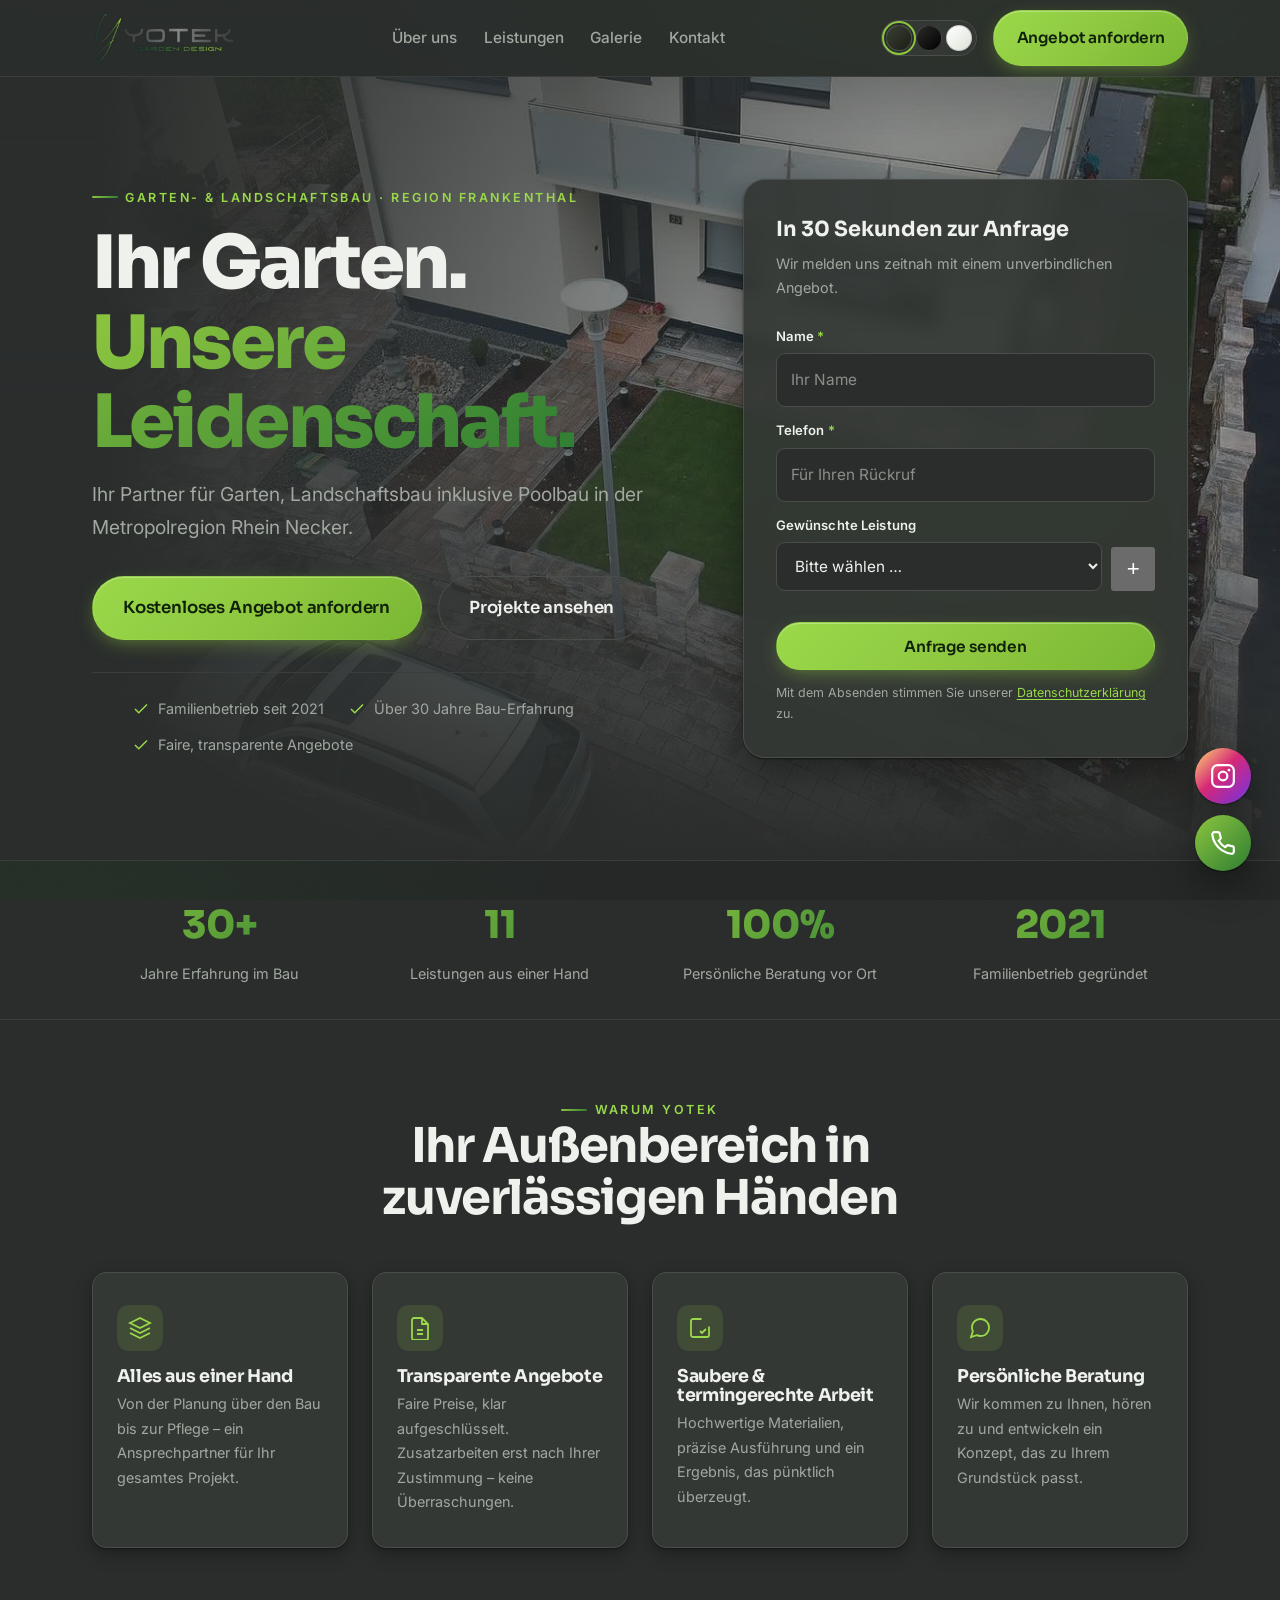
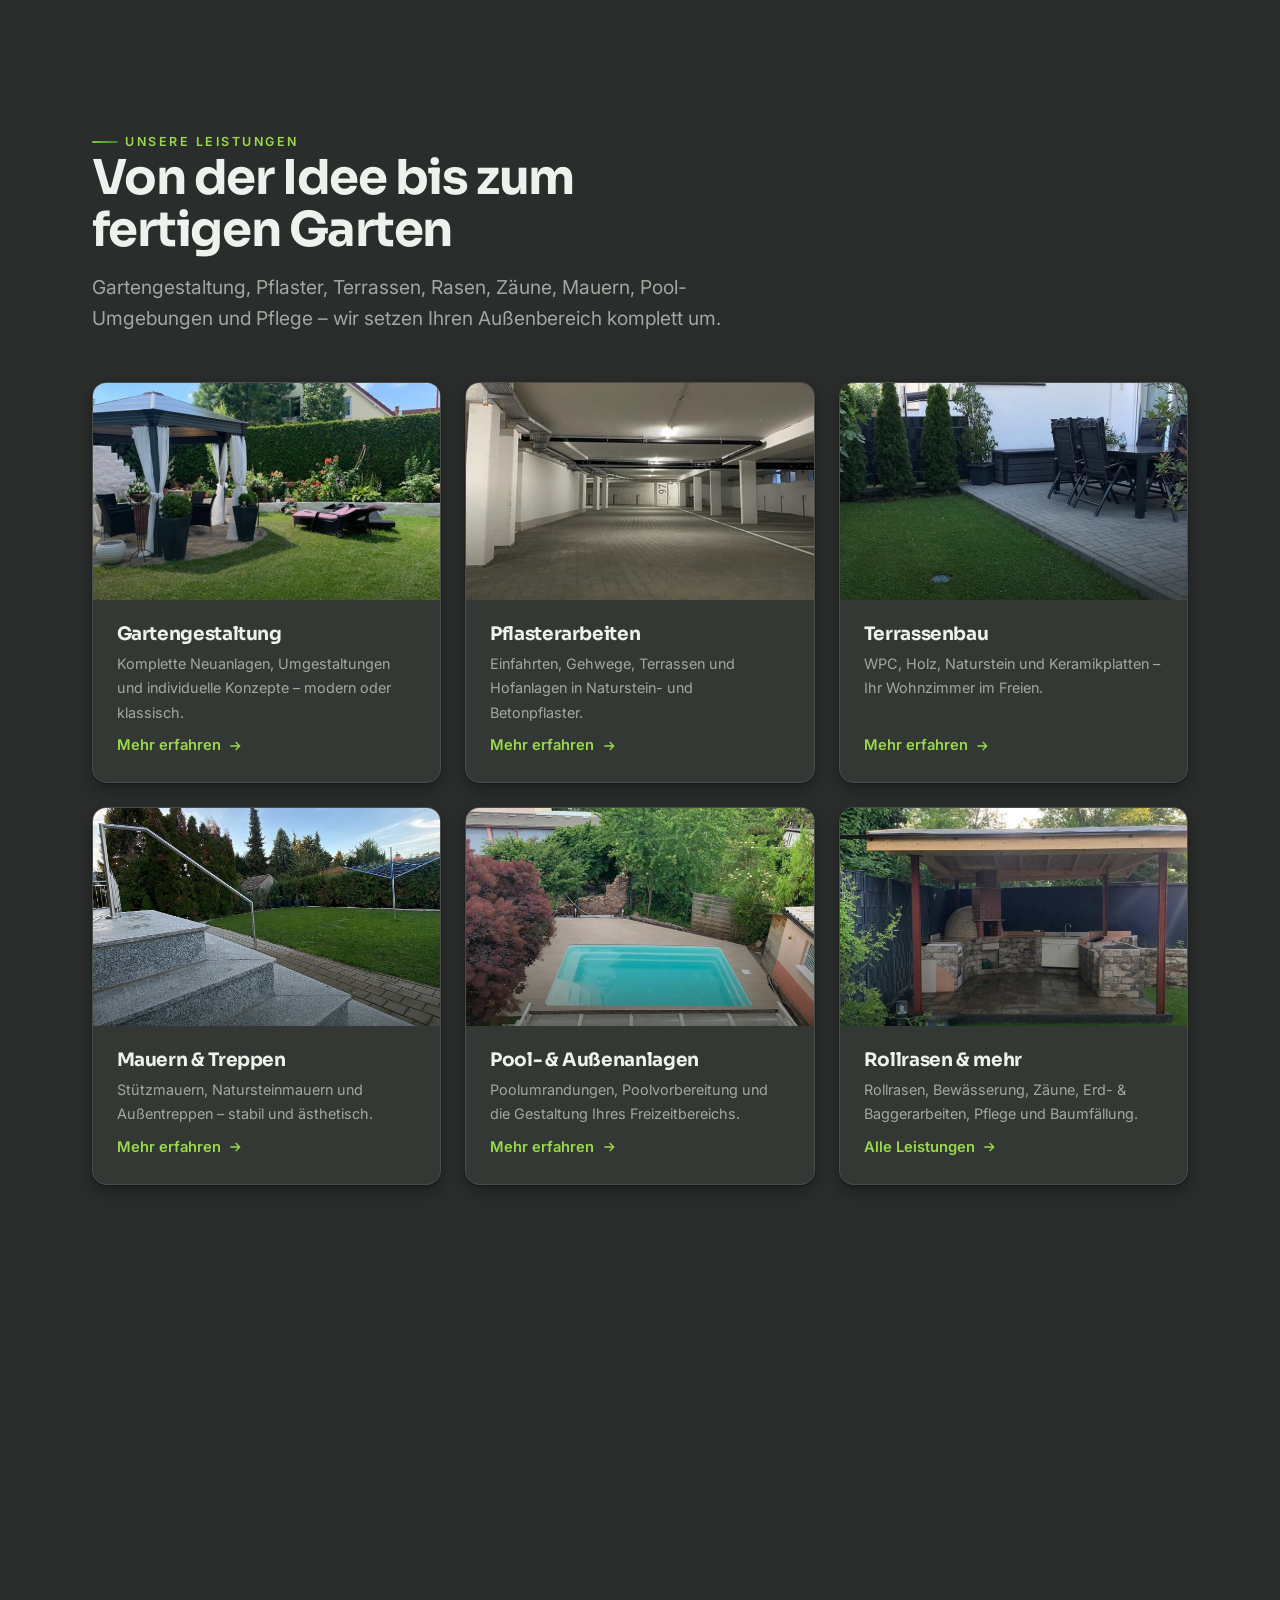
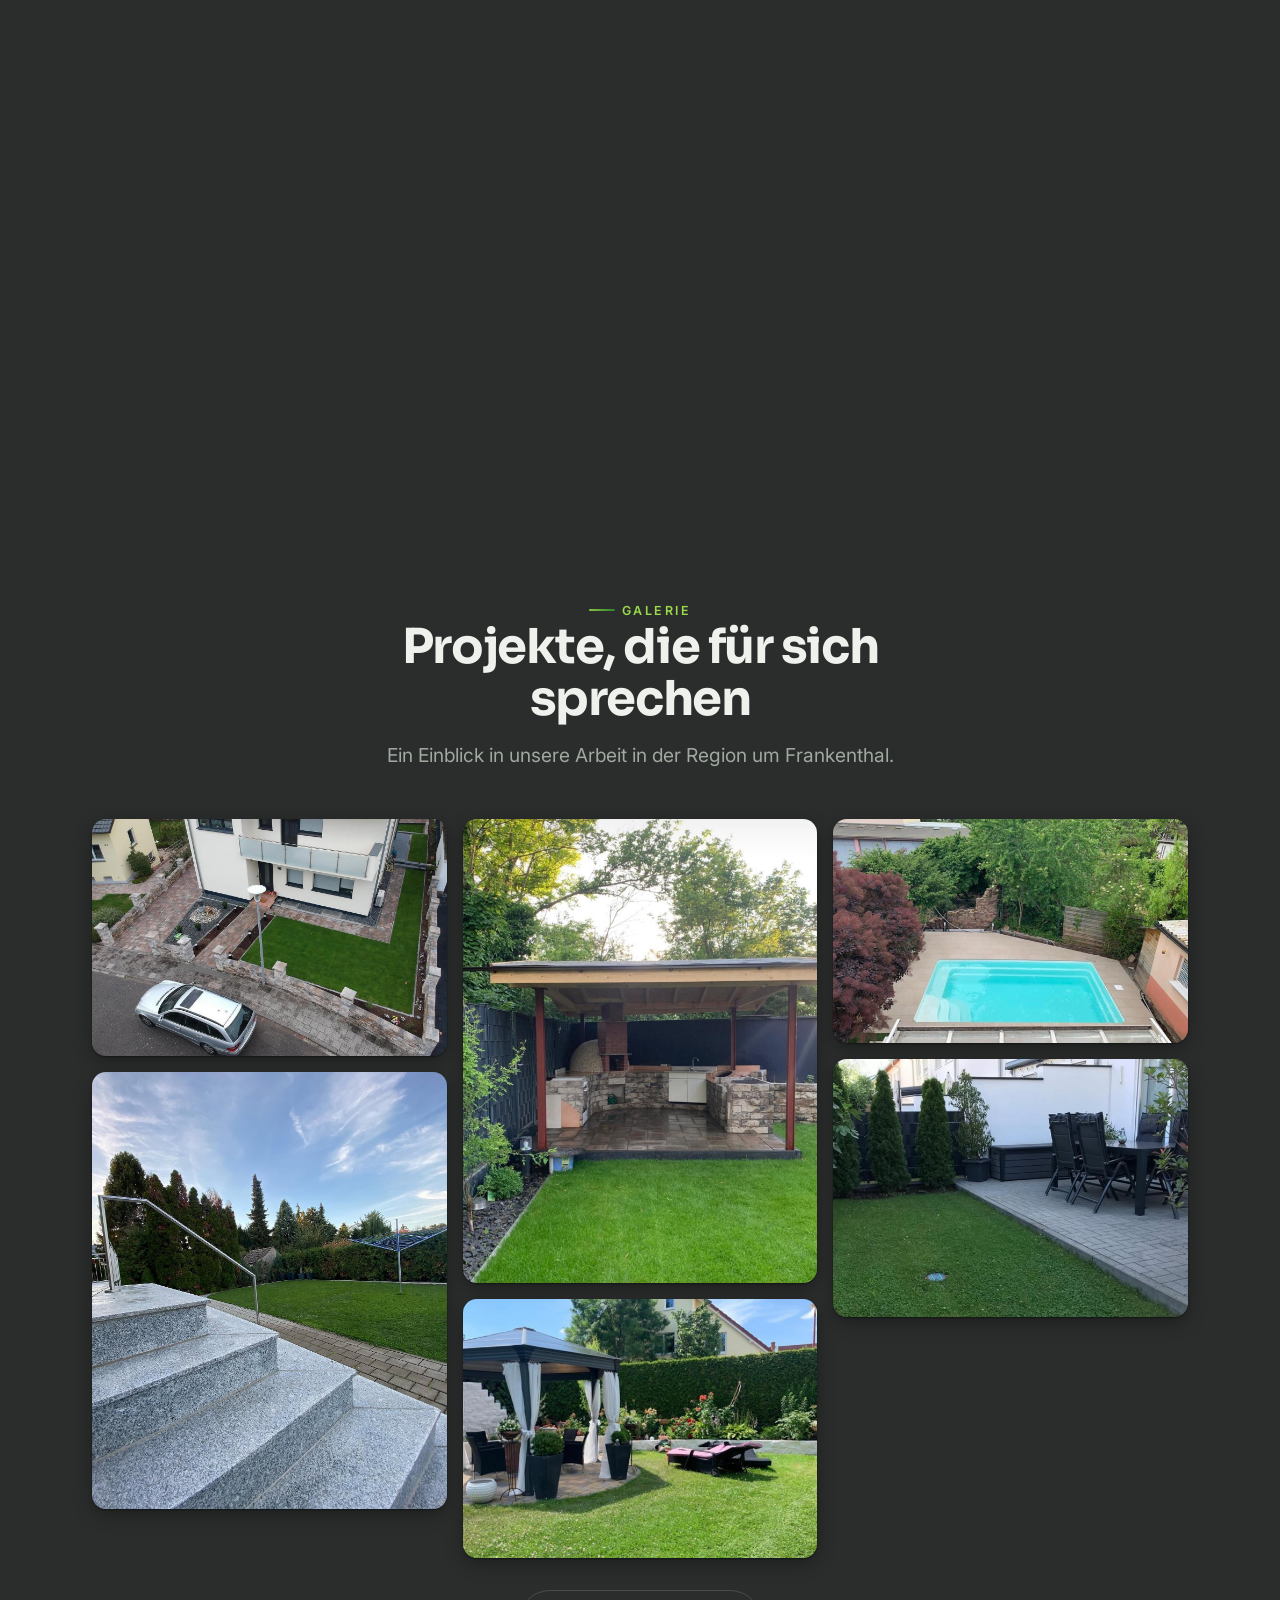
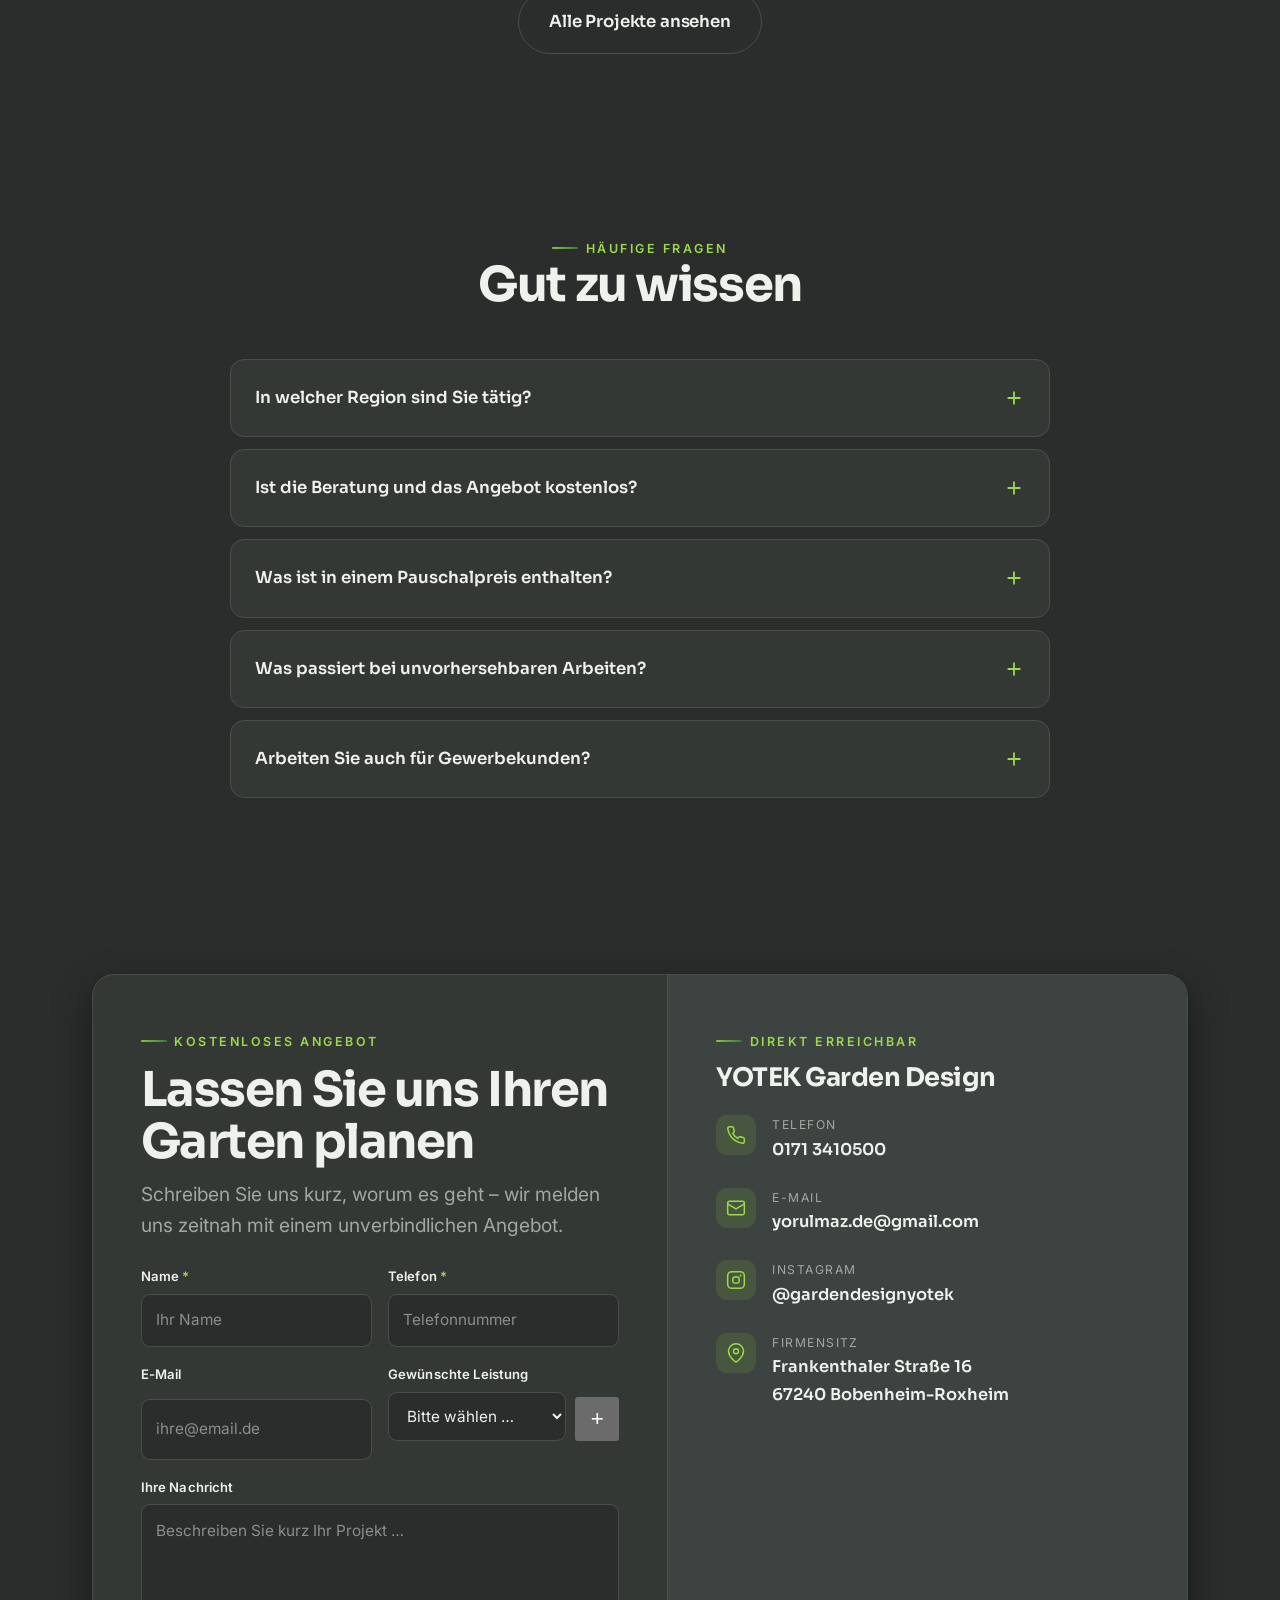
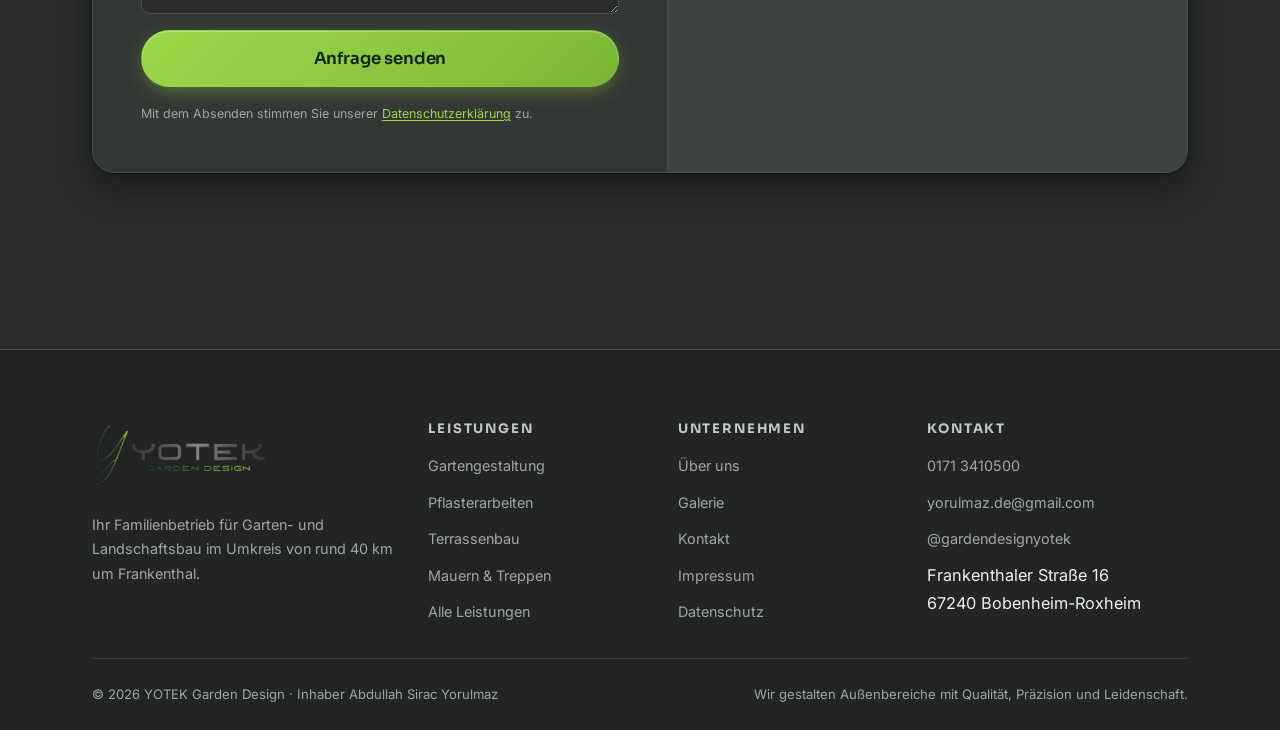
==== commit c485890d: "Update: Change hero text" ====
--- a/claude code/index.html
+++ b/claude code/index.html
@@ -141,7 +141,7 @@
     <div class="hero__copy">
       <span class="eyebrow">Garten- &amp; Landschaftsbau · Region Frankenthal</span>
       <h1>Ihr Garten.<br><span class="accent">Unsere Leidenschaft.</span></h1>
-      <p class="hero__sub">GardenDesignYotek gestaltet hochwertige Außenanlagen im Umkreis von rund 40&nbsp;km um Frankenthal – von der ersten Idee bis zum fertigen Garten, alles aus einer Hand.</p>
+      <p class="hero__sub">Ihr Partner für Garten, Landschaftsbau inklusive Poolbau in der Metropolregion Rhein Necker.</p>
       <div class="hero__cta">
         <a class="btn btn--primary btn--lg" href="#kontakt">Kostenloses Angebot anfordern</a>
         <a class="btn btn--ghost btn--lg" href="galerie.html">Projekte ansehen</a>
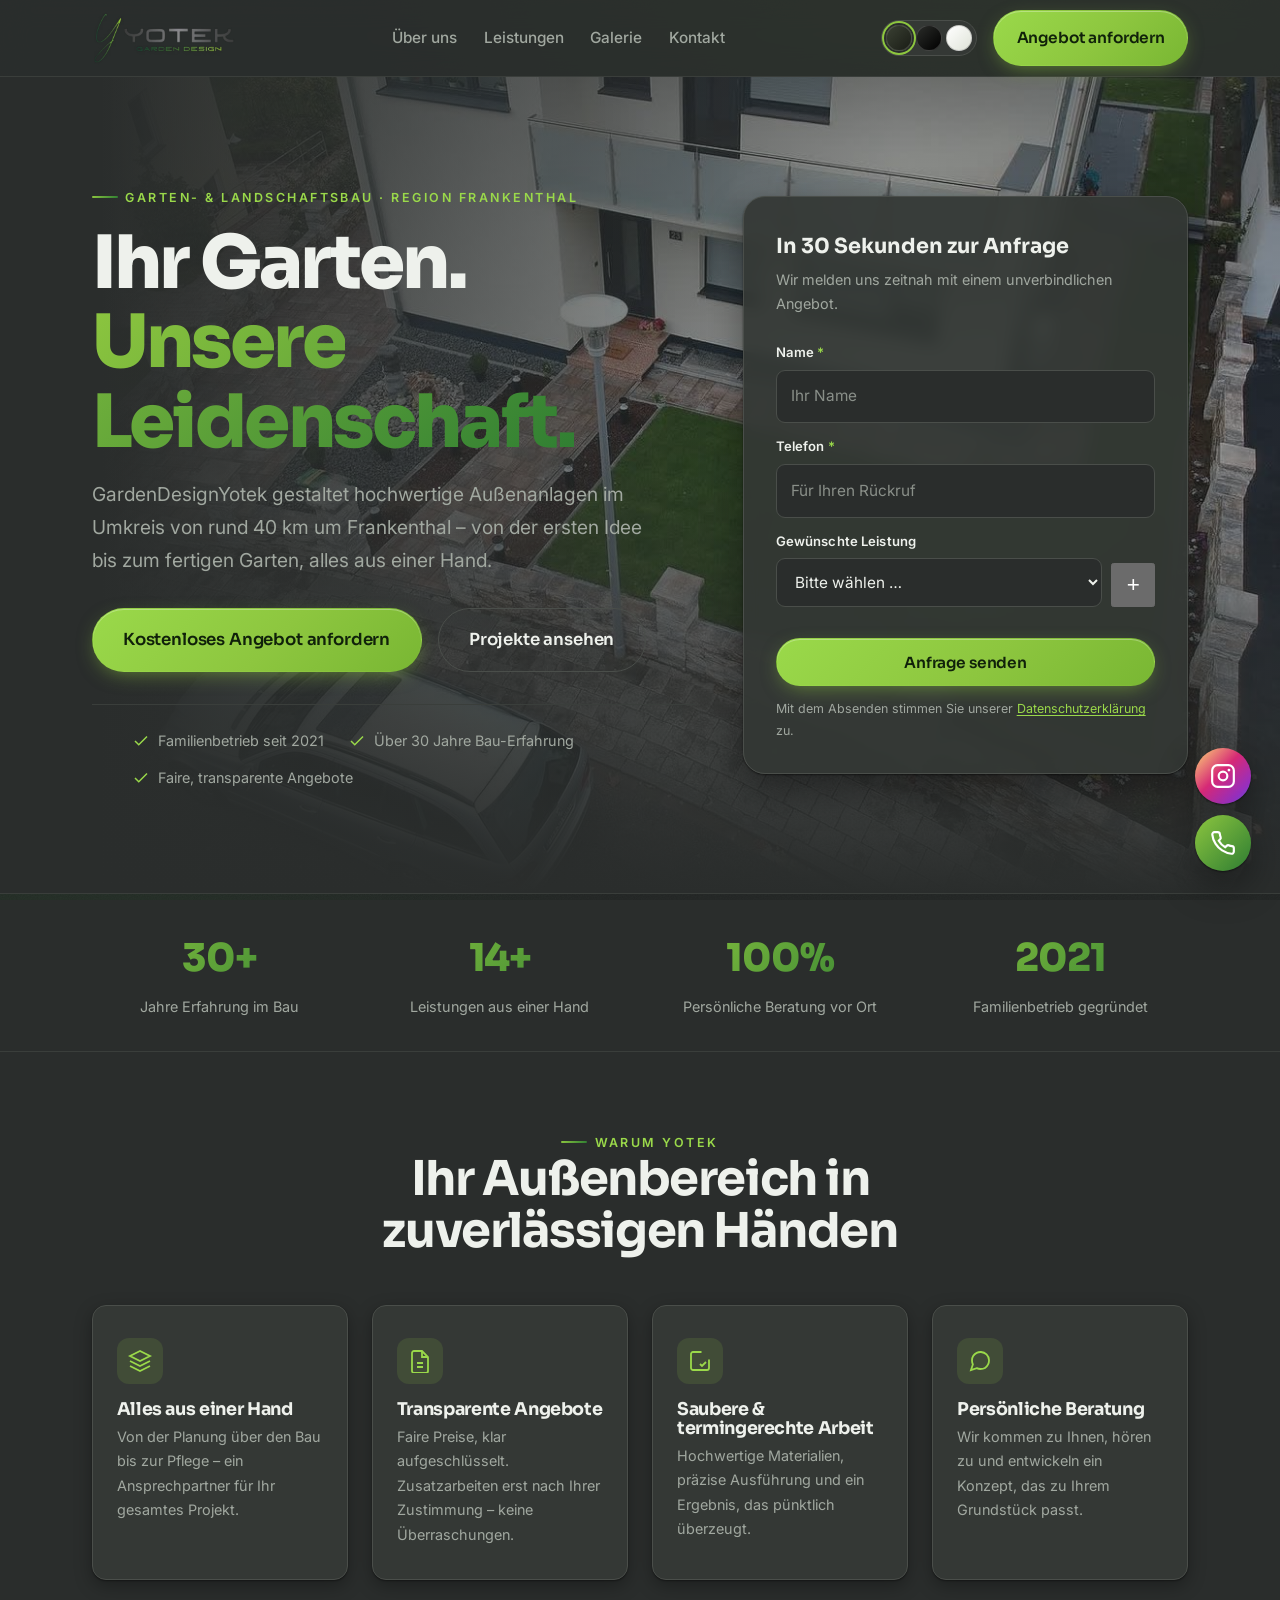
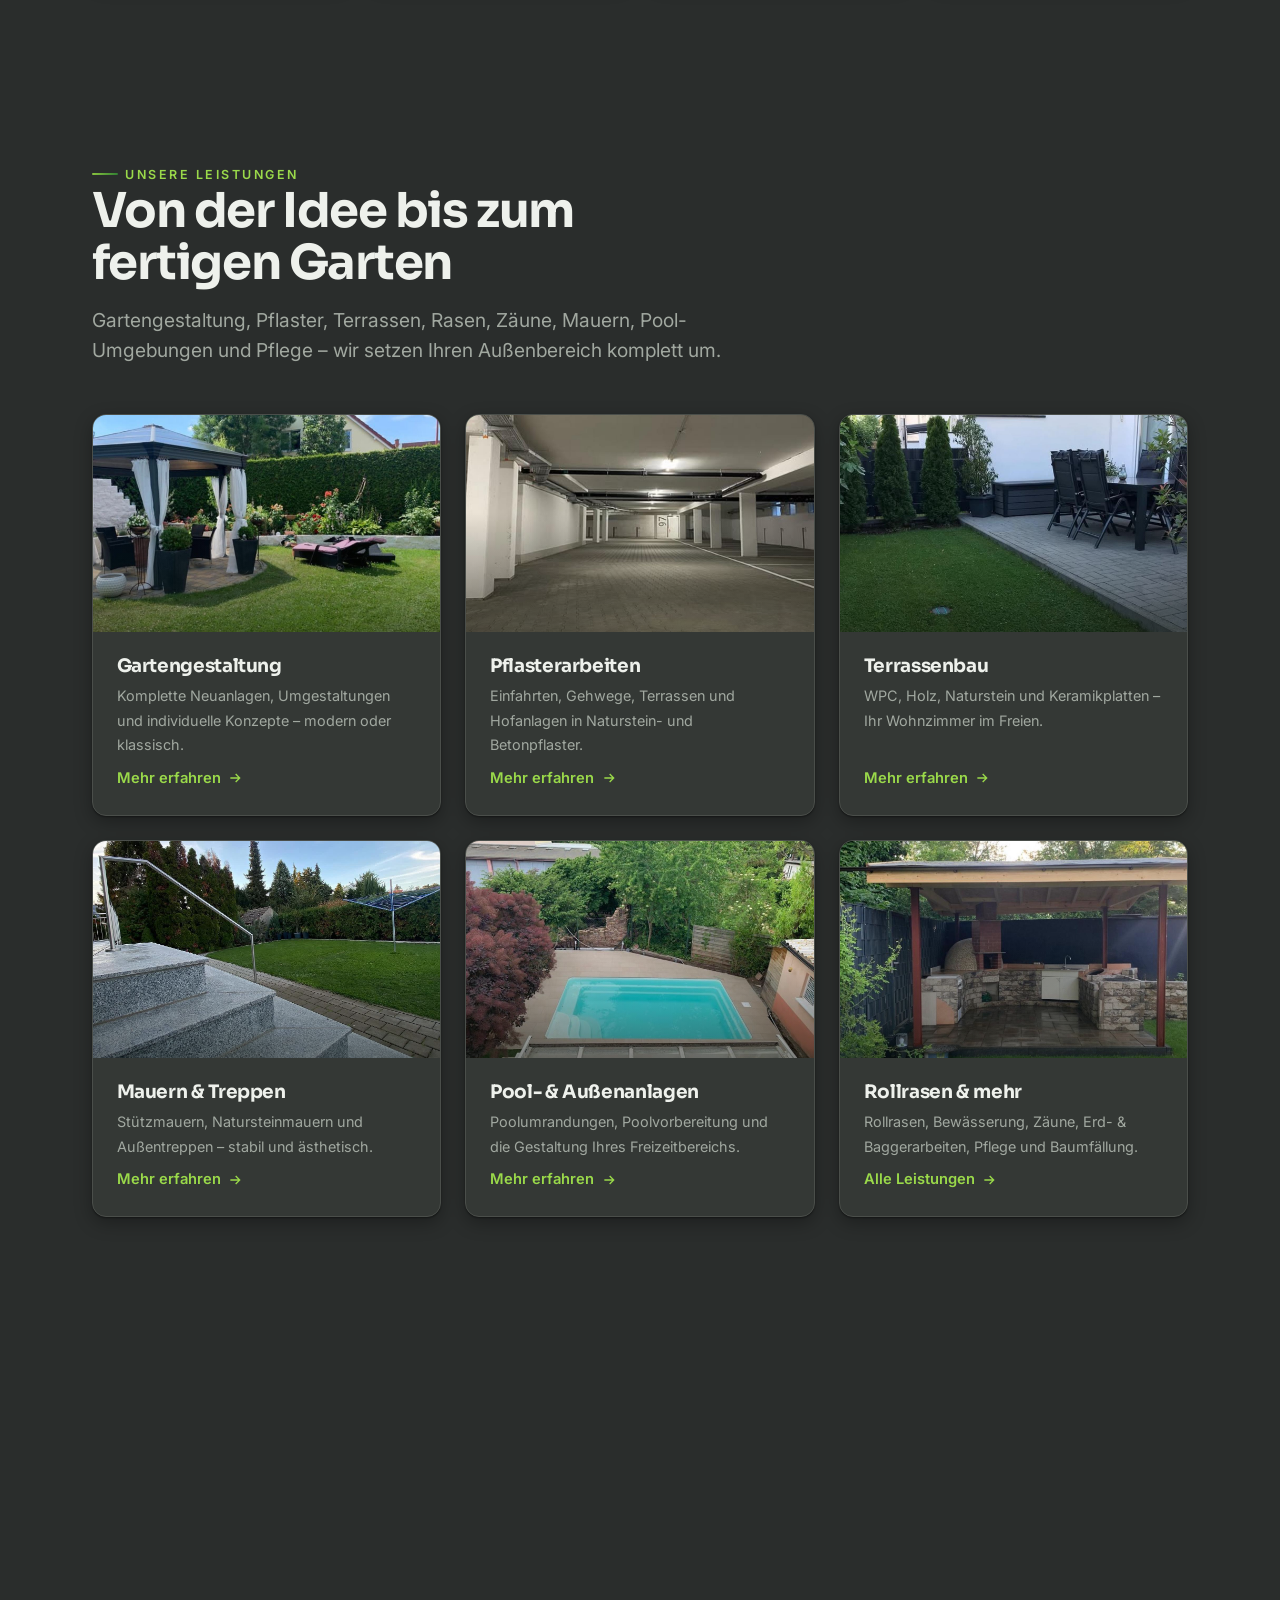
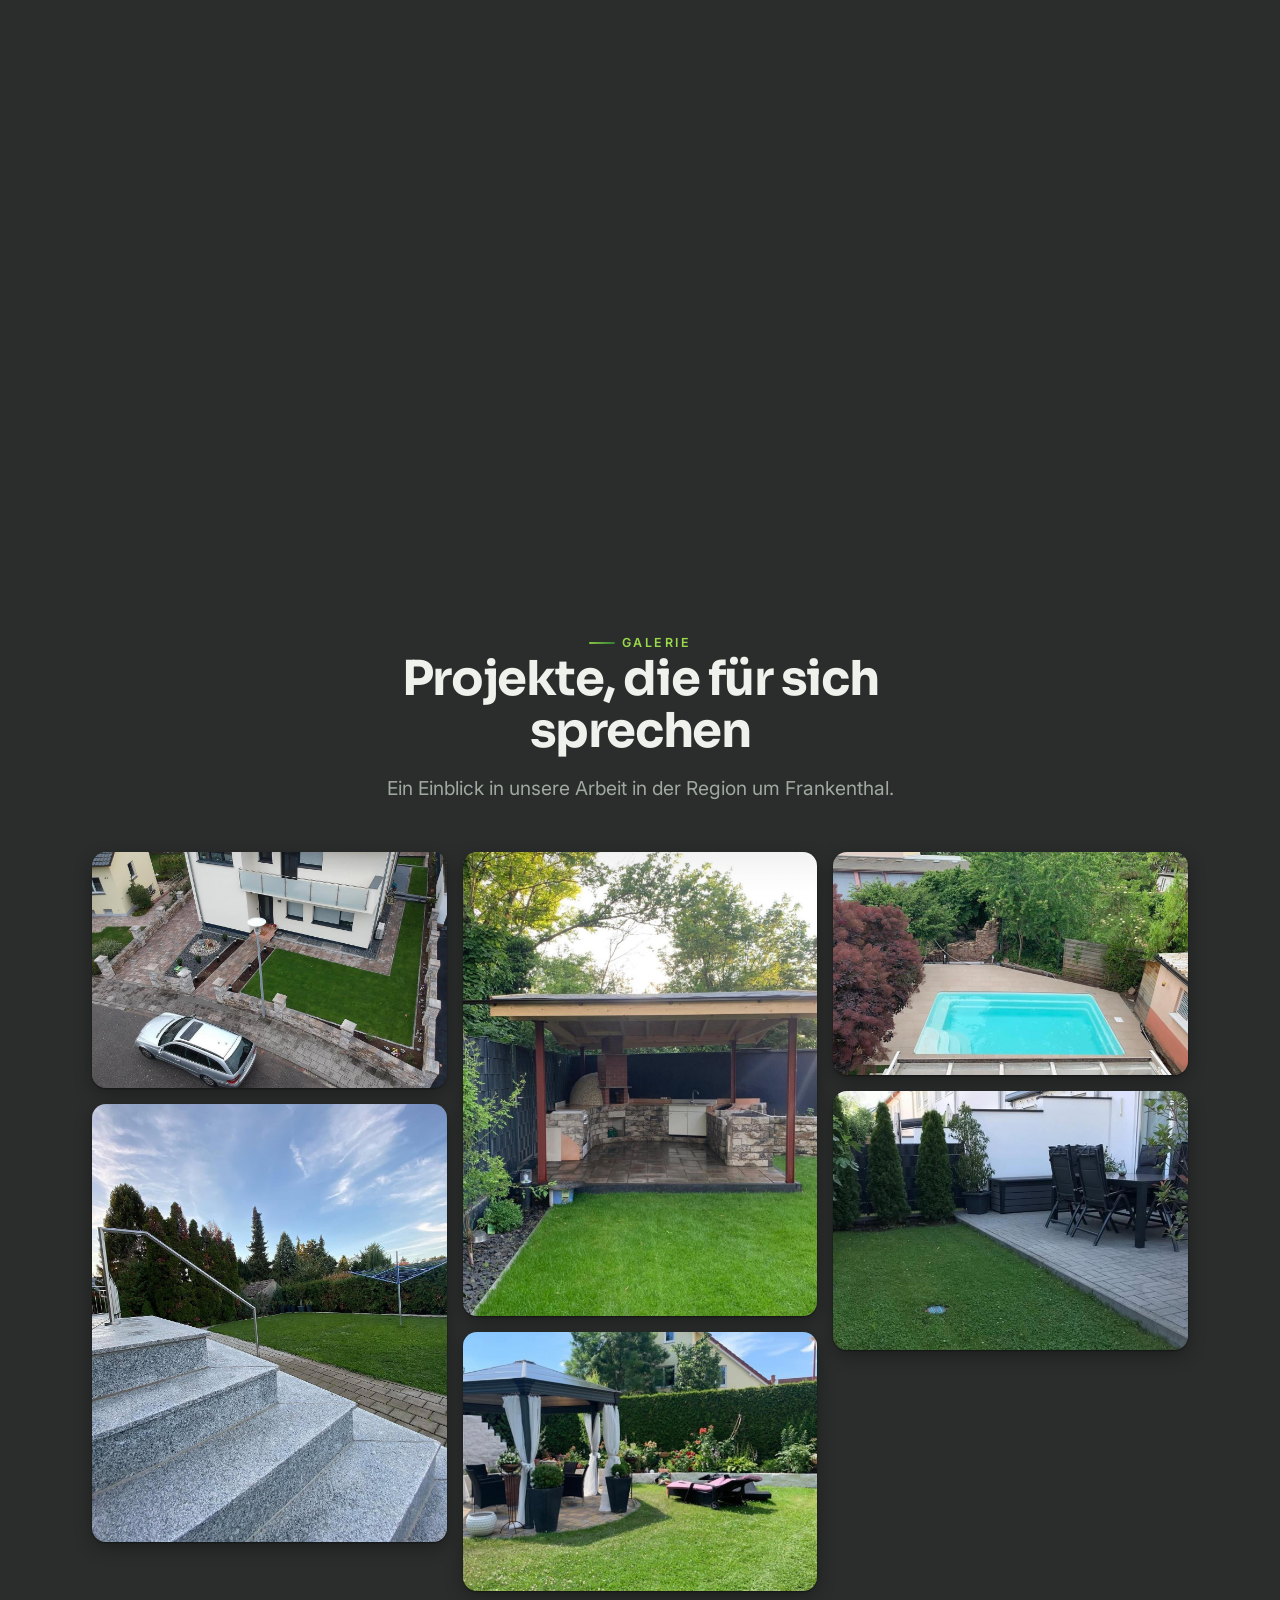
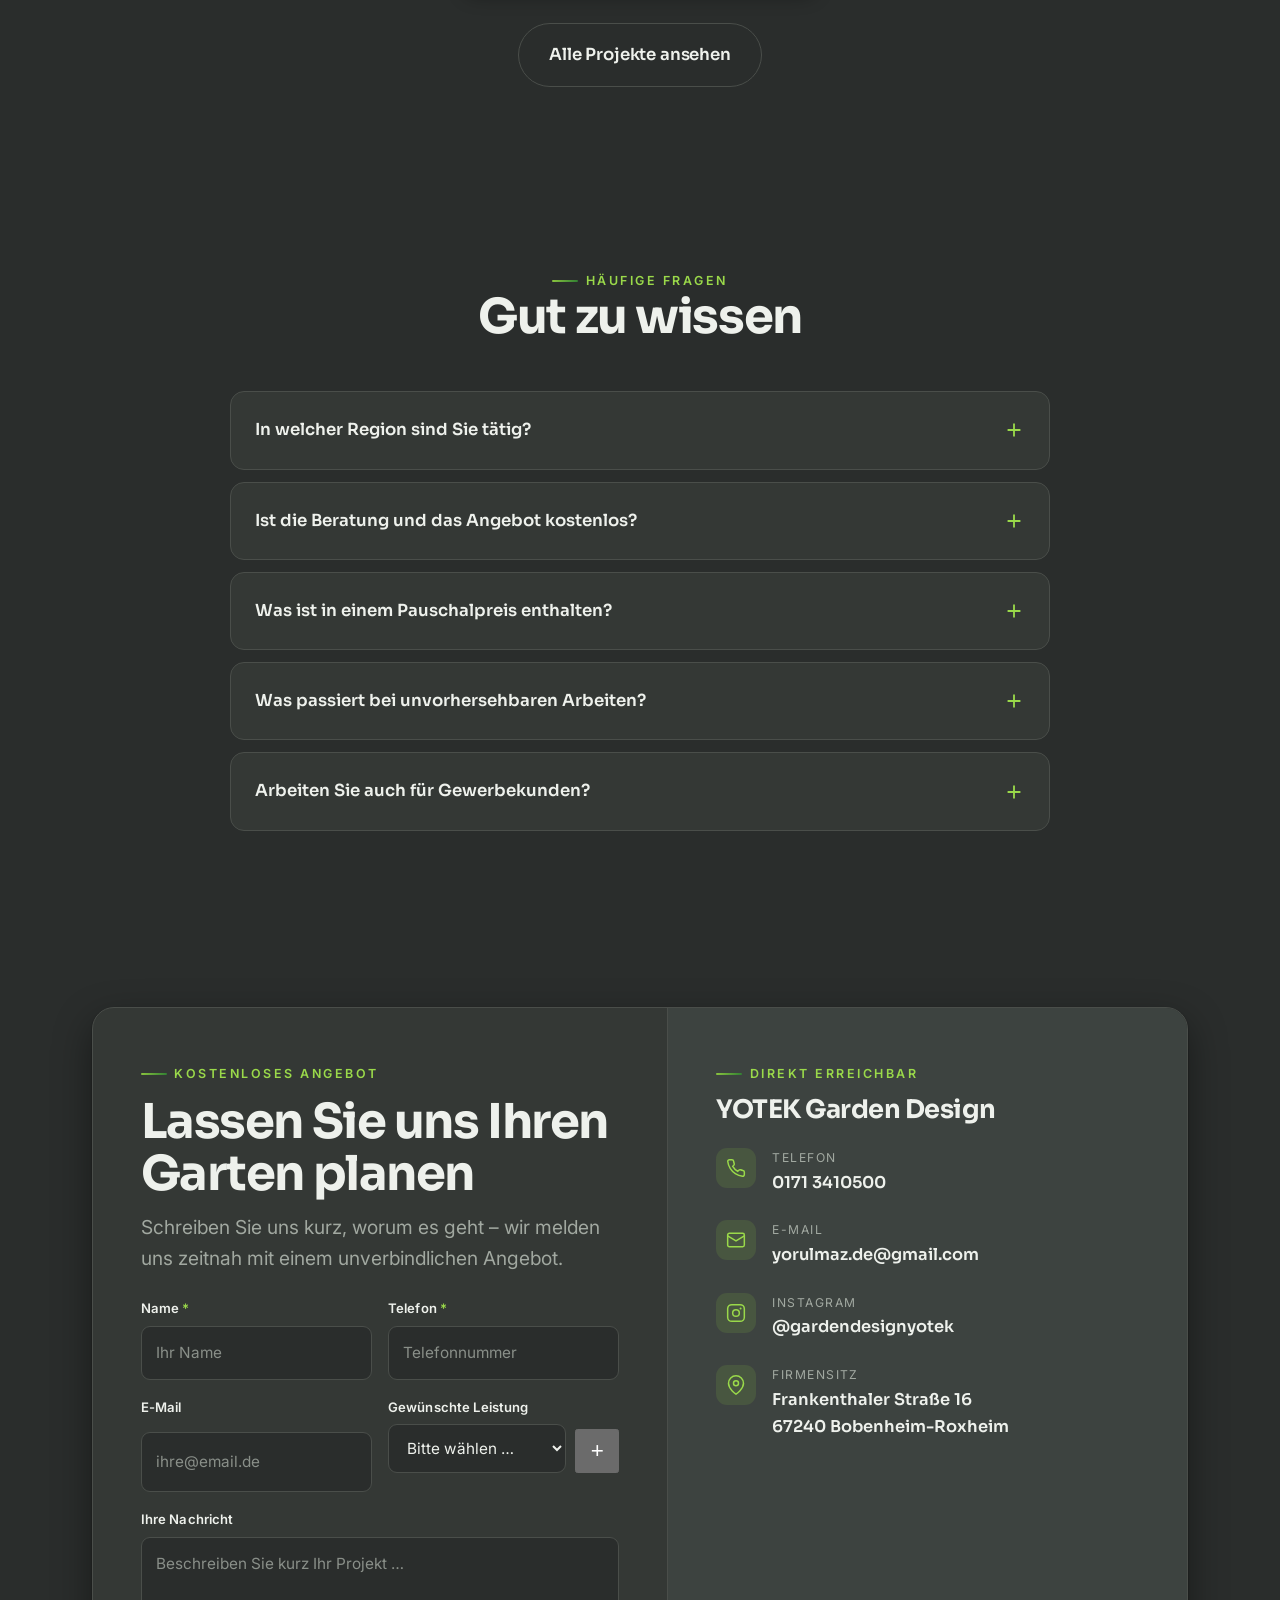
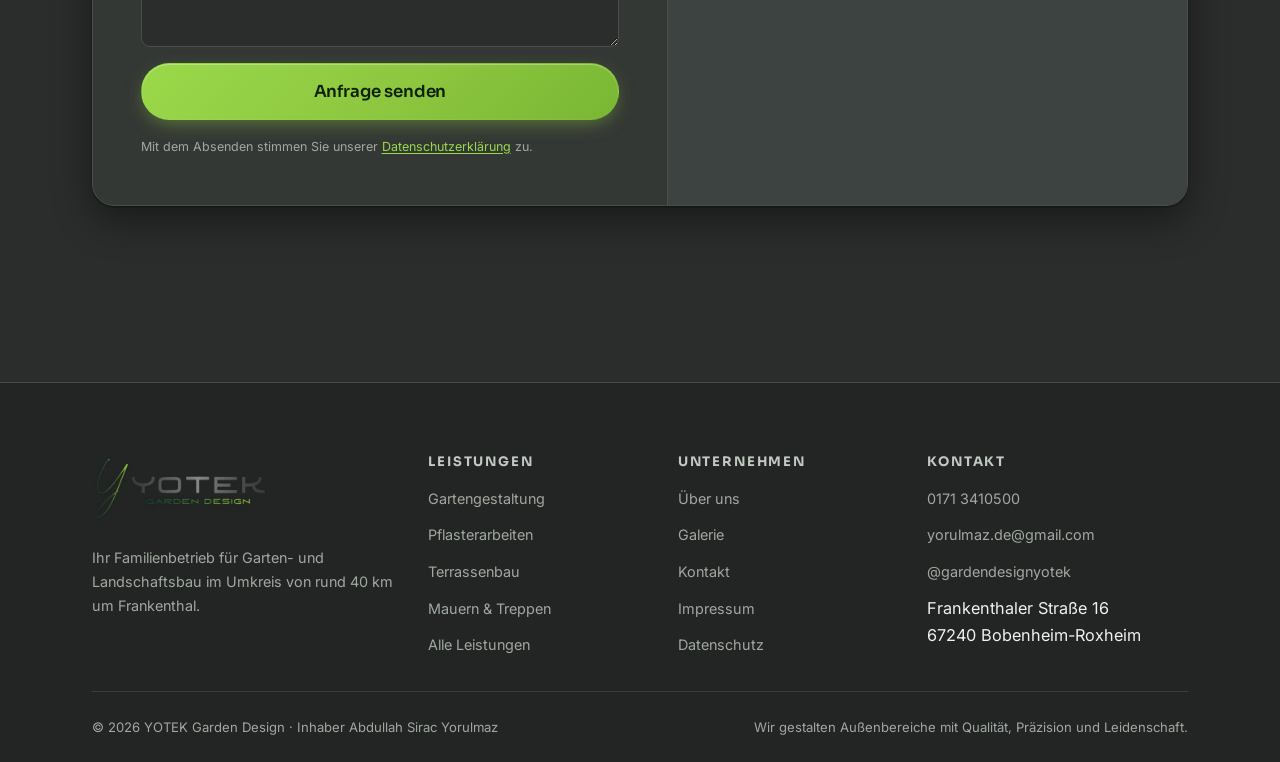
==== commit ad2abb48: "Update: Add 3 new services + update service count to 14+" ====
--- a/claude code/index.html
+++ b/claude code/index.html
@@ -1,4 +1,4 @@
-<!doctype html>
+﻿<!doctype html>
 <html lang="de" data-theme="anthrazit">
 <head>
 <meta charset="utf-8">
@@ -23,8 +23,8 @@
 <link href="https://fonts.googleapis.com/css2?family=Sora:wght@400;600;700;800&family=Inter:wght@400;500;600&display=swap" rel="stylesheet">
 <link rel="stylesheet" href="css/style.css">
 
-<!-- Anti-Flash: Theme sofort setzen -->
-<script>(function(){try{var t=localStorage.getItem('yotek-theme');document.documentElement.setAttribute('data-theme',['anthrazit','schwarz','weiss'].indexOf(t)>-1?t:'anthrazit');}catch(e){}})();</script>
+<!-- Theme beim Neuladen immer auf Grau (anthrazit) setzen -->
+<script>document.documentElement.setAttribute('data-theme','anthrazit');window.__yotekLoadingLogo='assets/logo/logo-dark.png';</script>
 
 <!-- SEO: LocalBusiness -->
 <script type="application/ld+json">
@@ -71,7 +71,7 @@
 
 <!-- ============ LOADING SCREEN ============ -->
 <div id="loading-screen" style="position:fixed;inset:0;z-index:9999;background:#1a1c1b;display:flex;flex-direction:column;align-items:center;justify-content:center;opacity:1;transition:opacity .5s ease .6s,visibility 0s linear 1.1s;visibility:visible">
-  <img class="brand__logo brand__logo--dark" src="assets/logo/logo-dark.png" alt="YOTEK Garden Design" width="168" height="63" style="margin-bottom:2.2rem;height:auto;width:168px">
+  <img id="loading-logo" src="assets/logo/logo-dark.png" alt="YOTEK Garden Design" width="168" height="63" style="margin-bottom:2.2rem;height:auto;width:168px">
   <div style="width:200px;height:4px;background:rgba(157,217,63,.2);border-radius:2px;overflow:hidden;margin-bottom:1.2rem">
     <div id="loading-bar" style="height:100%;background:linear-gradient(90deg,#9ad94a,#8dc63f);width:0%;transition:width .2s ease;border-radius:2px"></div>
   </div>
@@ -79,6 +79,8 @@
 </div>
 <script>
 (function(){
+  var logo=document.getElementById('loading-logo');
+  if(logo&&window.__yotekLoadingLogo){logo.src=window.__yotekLoadingLogo;}
   var screen=document.getElementById('loading-screen'),bar=document.getElementById('loading-bar'),pct=document.getElementById('loading-percent');
   var p=0,target=100,interval=setInterval(function(){
     p+=Math.random()*40;if(p>target-10)p=target-10;
@@ -141,7 +143,7 @@
     <div class="hero__copy">
       <span class="eyebrow">Garten- &amp; Landschaftsbau · Region Frankenthal</span>
       <h1>Ihr Garten.<br><span class="accent">Unsere Leidenschaft.</span></h1>
-      <p class="hero__sub">Ihr Partner für Garten, Landschaftsbau inklusive Poolbau in der Metropolregion Rhein Necker.</p>
+      <p class="hero__sub">GardenDesignYotek gestaltet hochwertige Außenanlagen im Umkreis von rund 40&nbsp;km um Frankenthal – von der ersten Idee bis zum fertigen Garten, alles aus einer Hand.</p>
       <div class="hero__cta">
         <a class="btn btn--primary btn--lg" href="#kontakt">Kostenloses Angebot anfordern</a>
         <a class="btn btn--ghost btn--lg" href="galerie.html">Projekte ansehen</a>
@@ -197,7 +199,7 @@
 <section class="trust-strip">
   <div class="wrap trust-strip__row">
     <div class="stat reveal"><div class="stat__num">30+</div><div class="stat__label">Jahre Erfahrung im Bau</div></div>
-    <div class="stat reveal"><div class="stat__num">11</div><div class="stat__label">Leistungen aus einer Hand</div></div>
+    <div class="stat reveal"><div class="stat__num">14+</div><div class="stat__label">Leistungen aus einer Hand</div></div>
     <div class="stat reveal"><div class="stat__num">100%</div><div class="stat__label">Persönliche Beratung vor Ort</div></div>
     <div class="stat reveal"><div class="stat__num">2021</div><div class="stat__label">Familienbetrieb gegründet</div></div>
   </div>
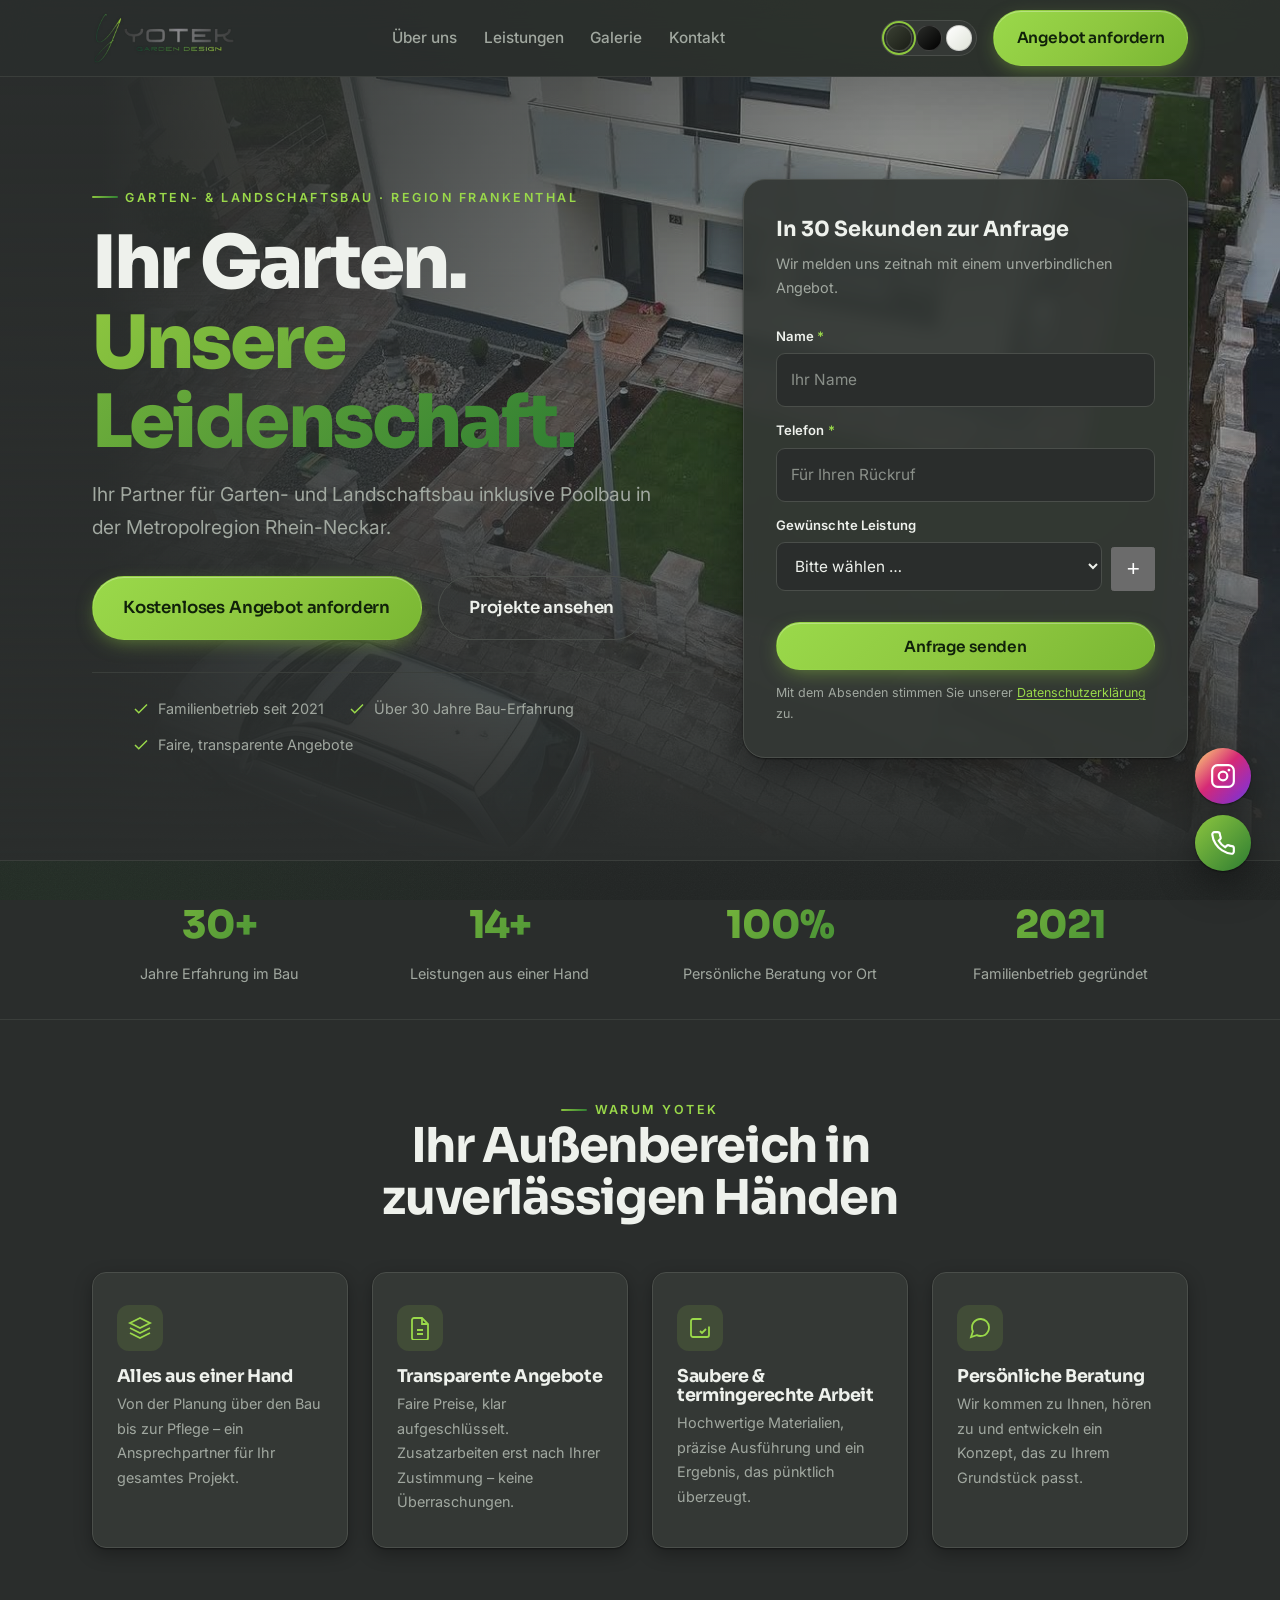
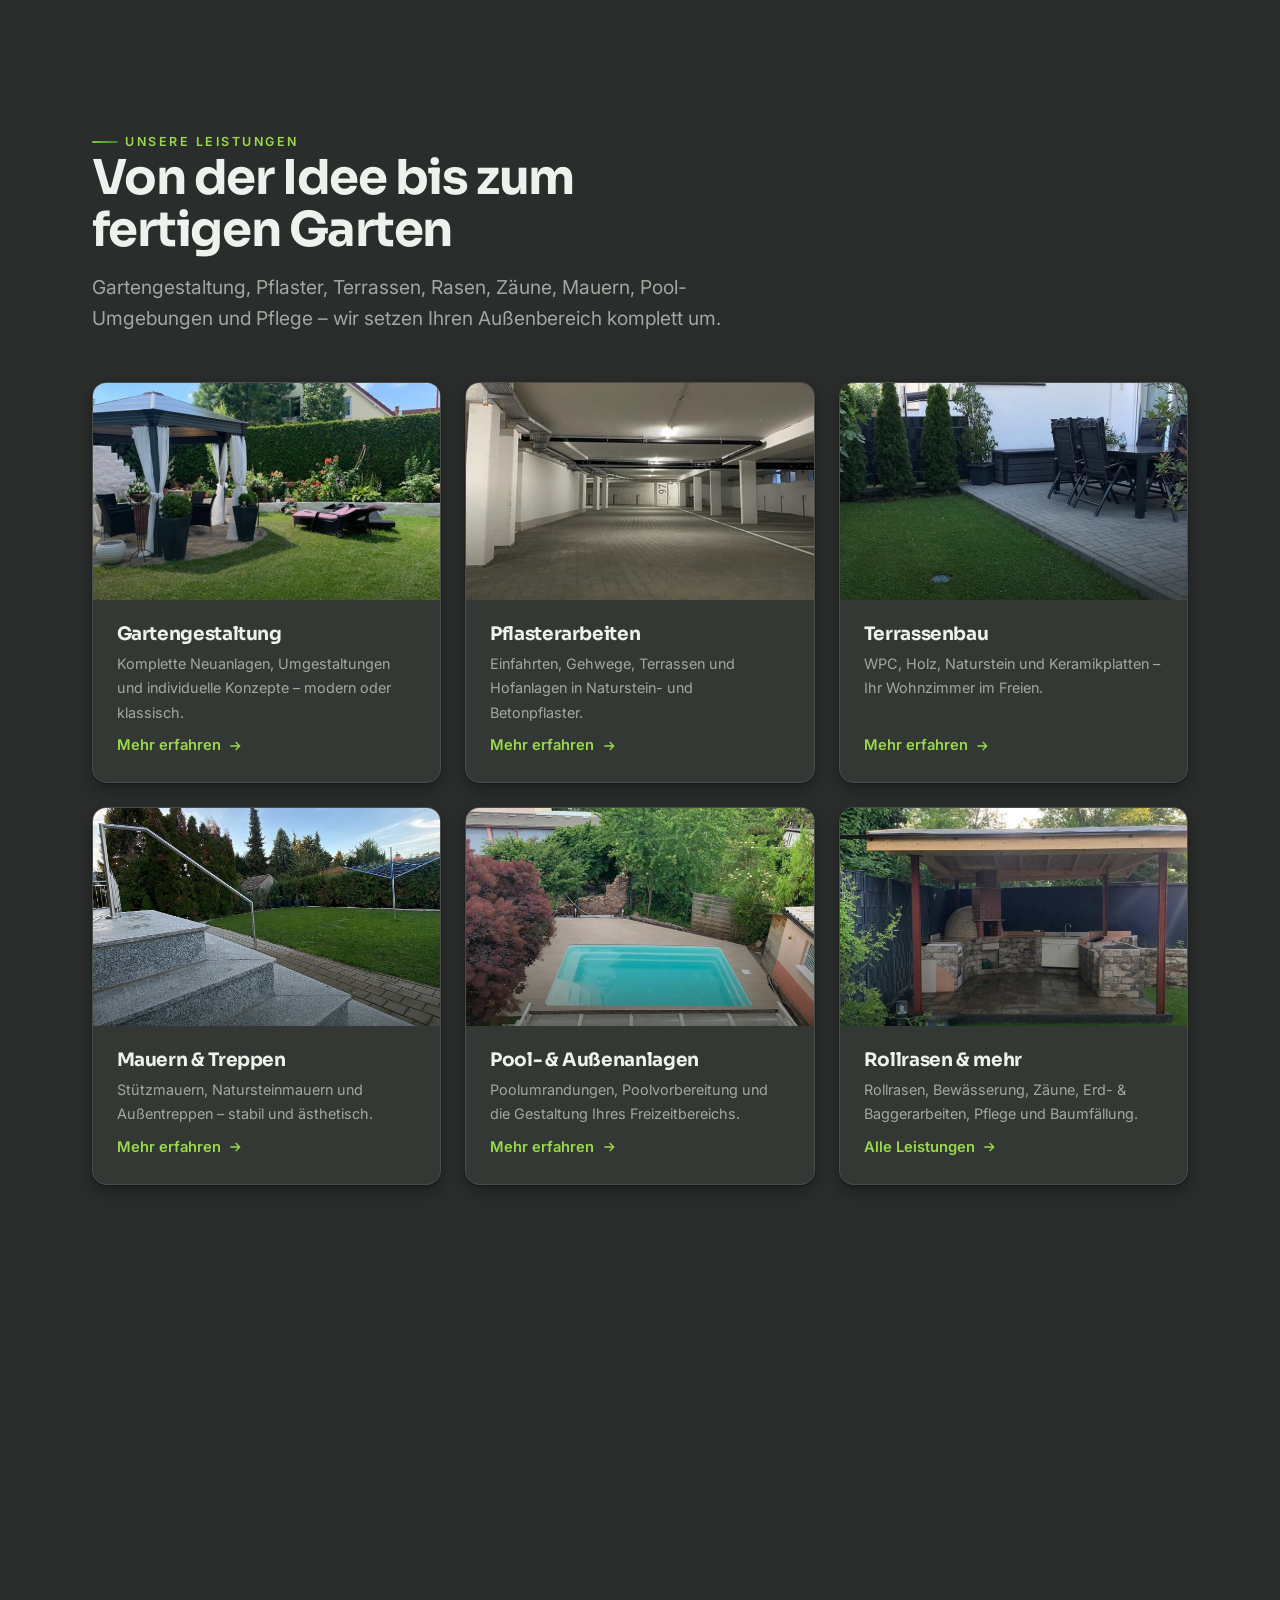
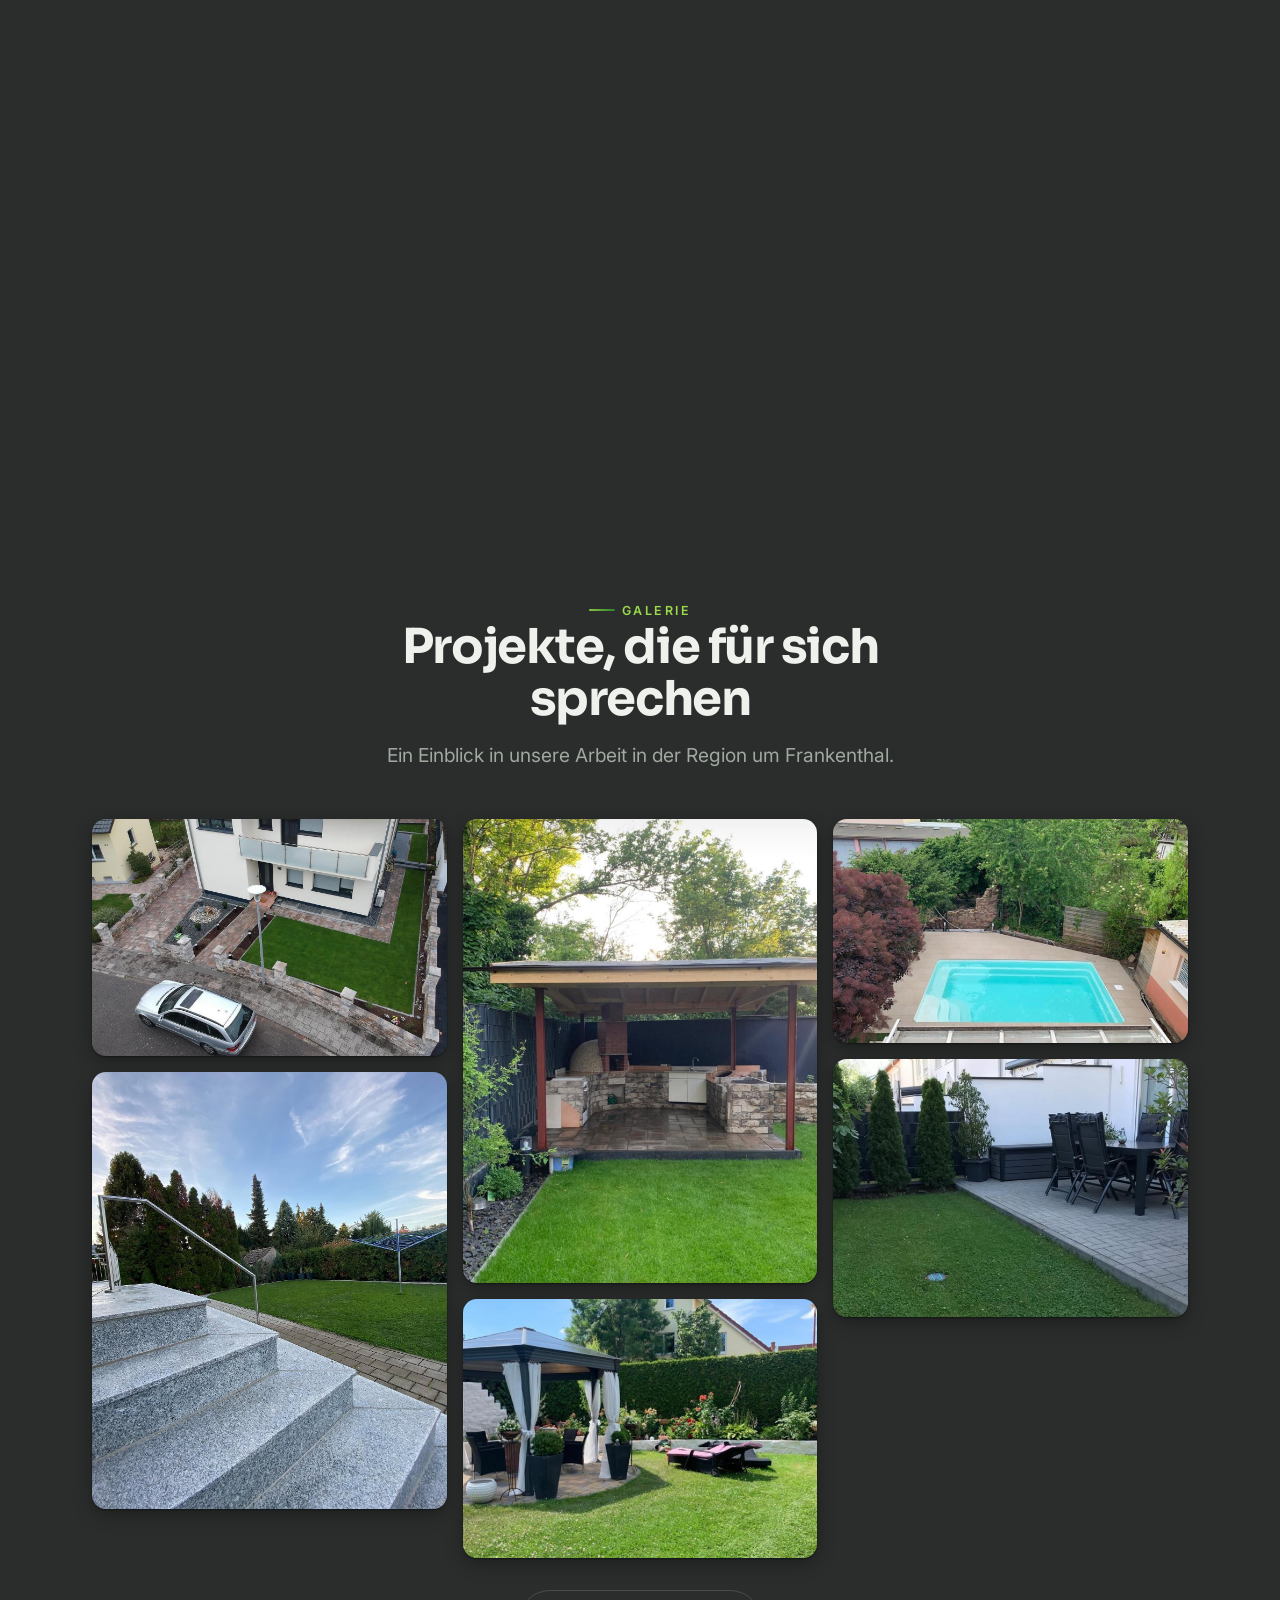
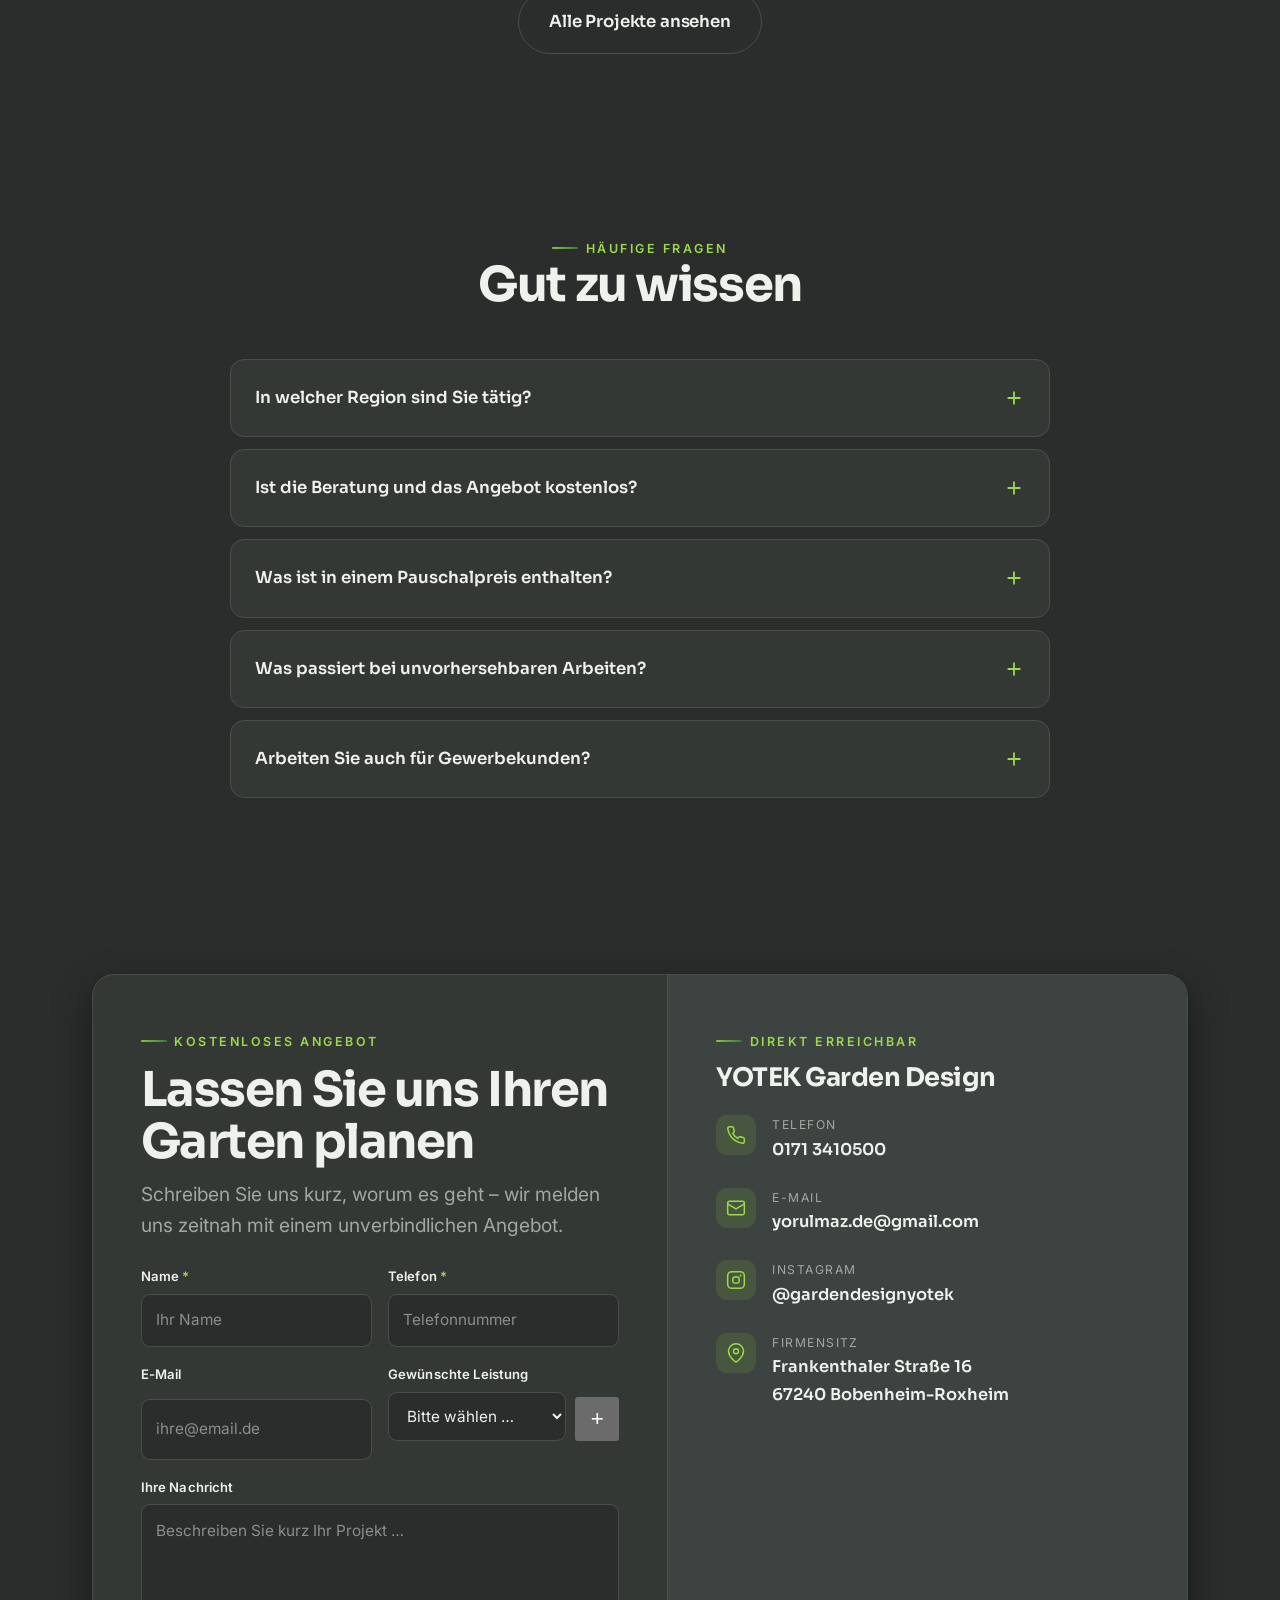
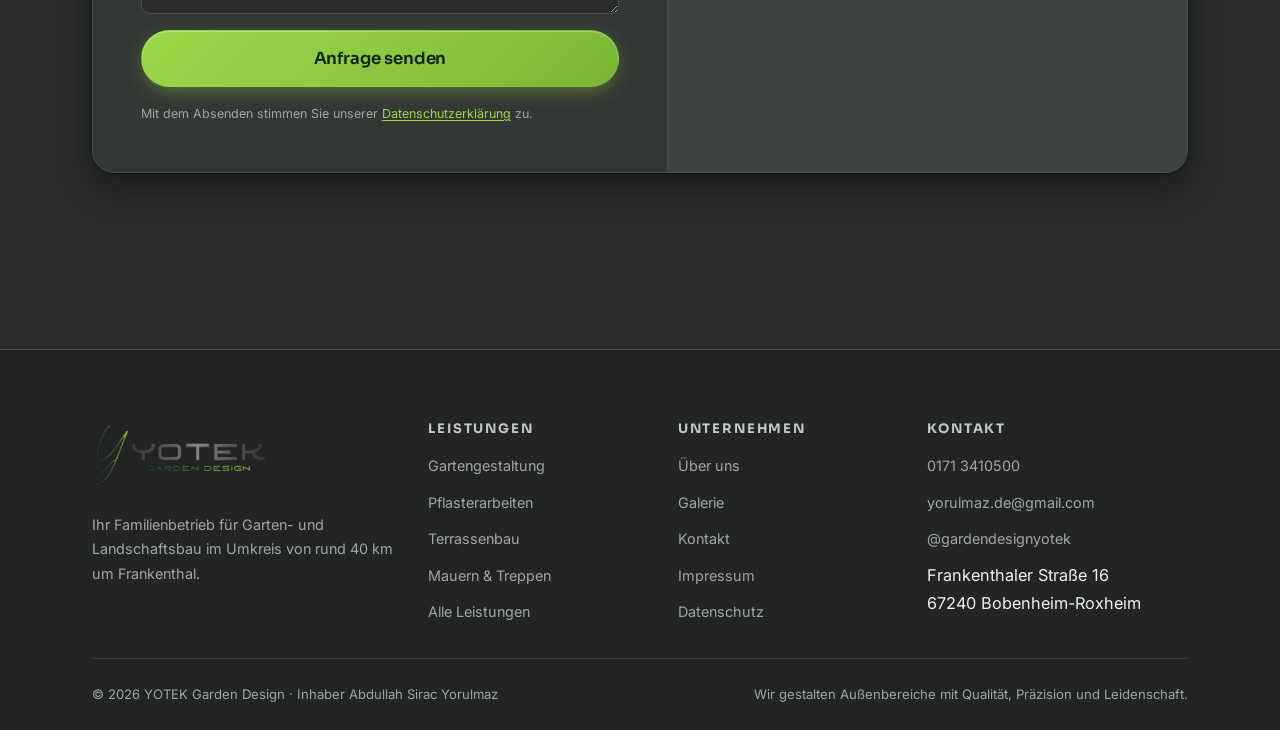
==== commit f4875d18: "Update hero text to Rhein-Neckar partner message" ====
--- a/claude code/index.html
+++ b/claude code/index.html
@@ -143,7 +143,7 @@
     <div class="hero__copy">
       <span class="eyebrow">Garten- &amp; Landschaftsbau · Region Frankenthal</span>
       <h1>Ihr Garten.<br><span class="accent">Unsere Leidenschaft.</span></h1>
-      <p class="hero__sub">GardenDesignYotek gestaltet hochwertige Außenanlagen im Umkreis von rund 40&nbsp;km um Frankenthal – von der ersten Idee bis zum fertigen Garten, alles aus einer Hand.</p>
+      <p class="hero__sub">Ihr Partner für Garten- und Landschaftsbau inklusive Poolbau in der Metropolregion Rhein-Neckar.</p>
       <div class="hero__cta">
         <a class="btn btn--primary btn--lg" href="#kontakt">Kostenloses Angebot anfordern</a>
         <a class="btn btn--ghost btn--lg" href="galerie.html">Projekte ansehen</a>
